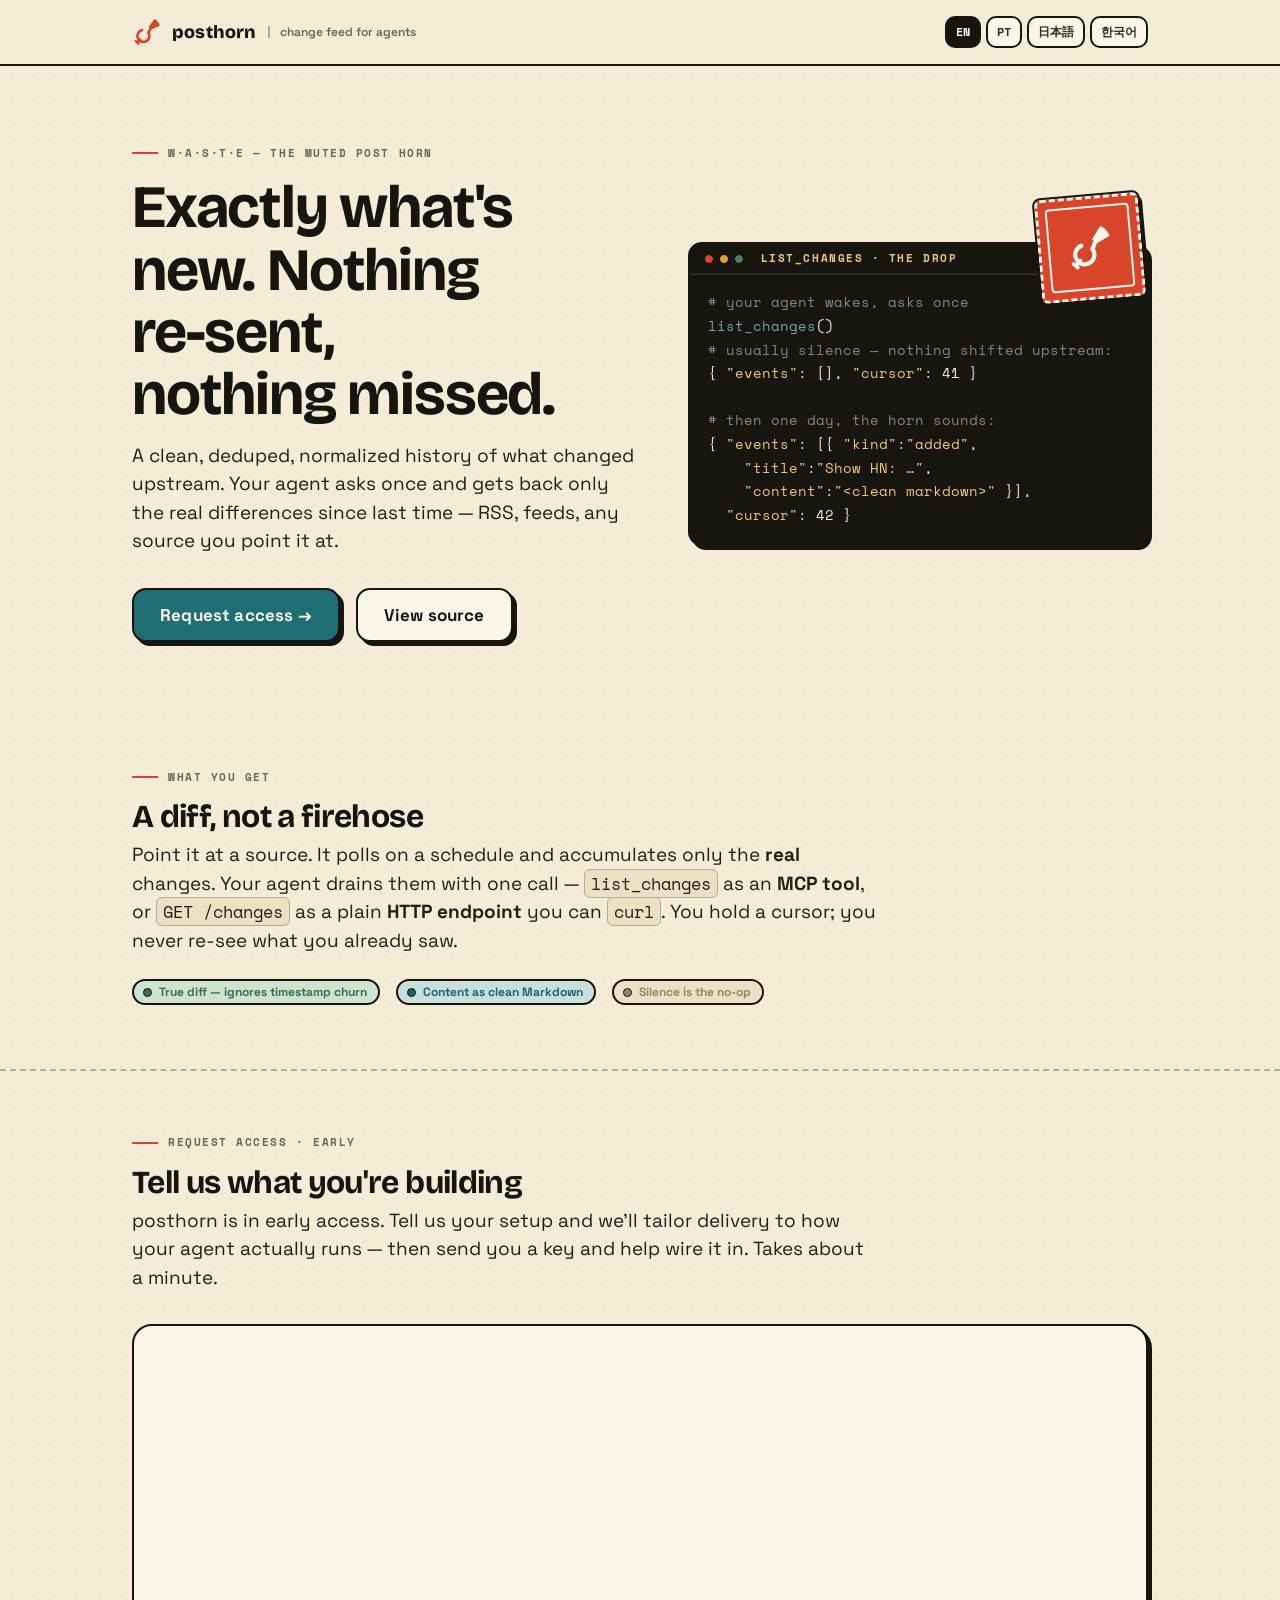
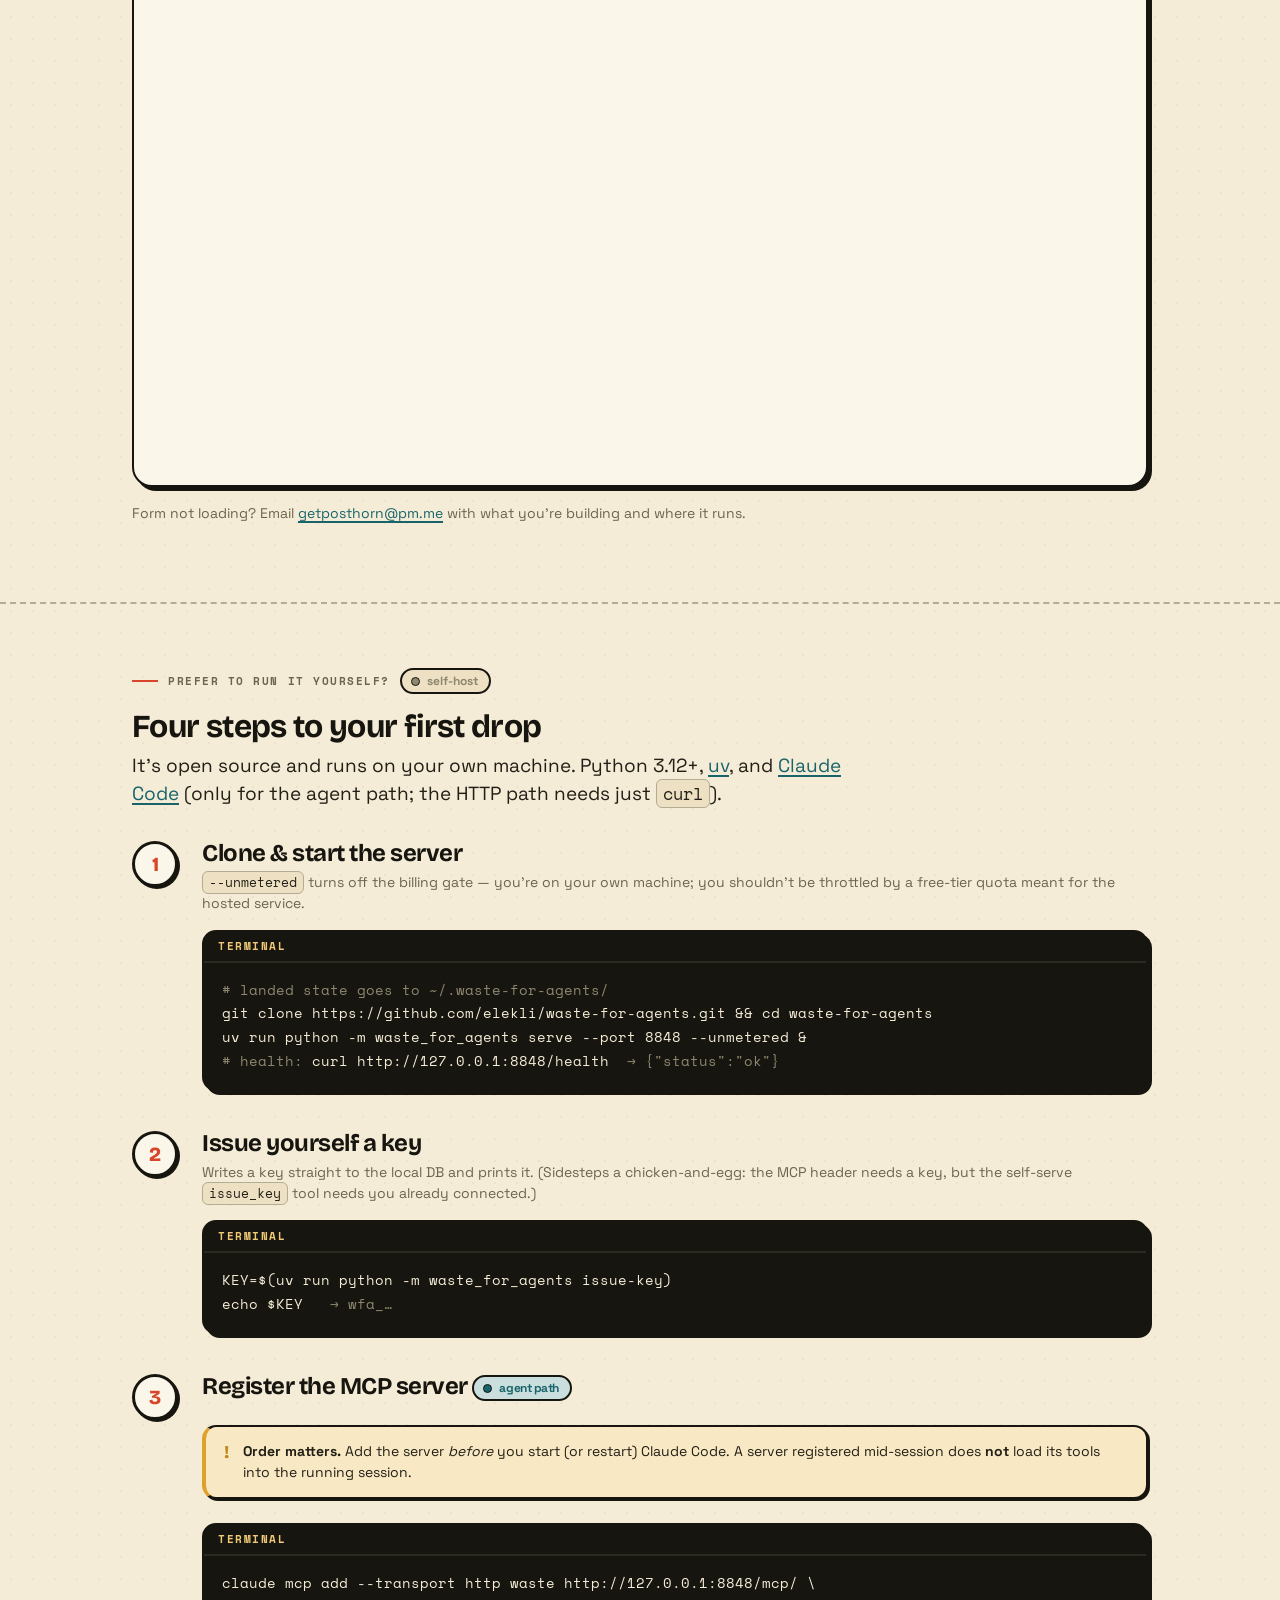
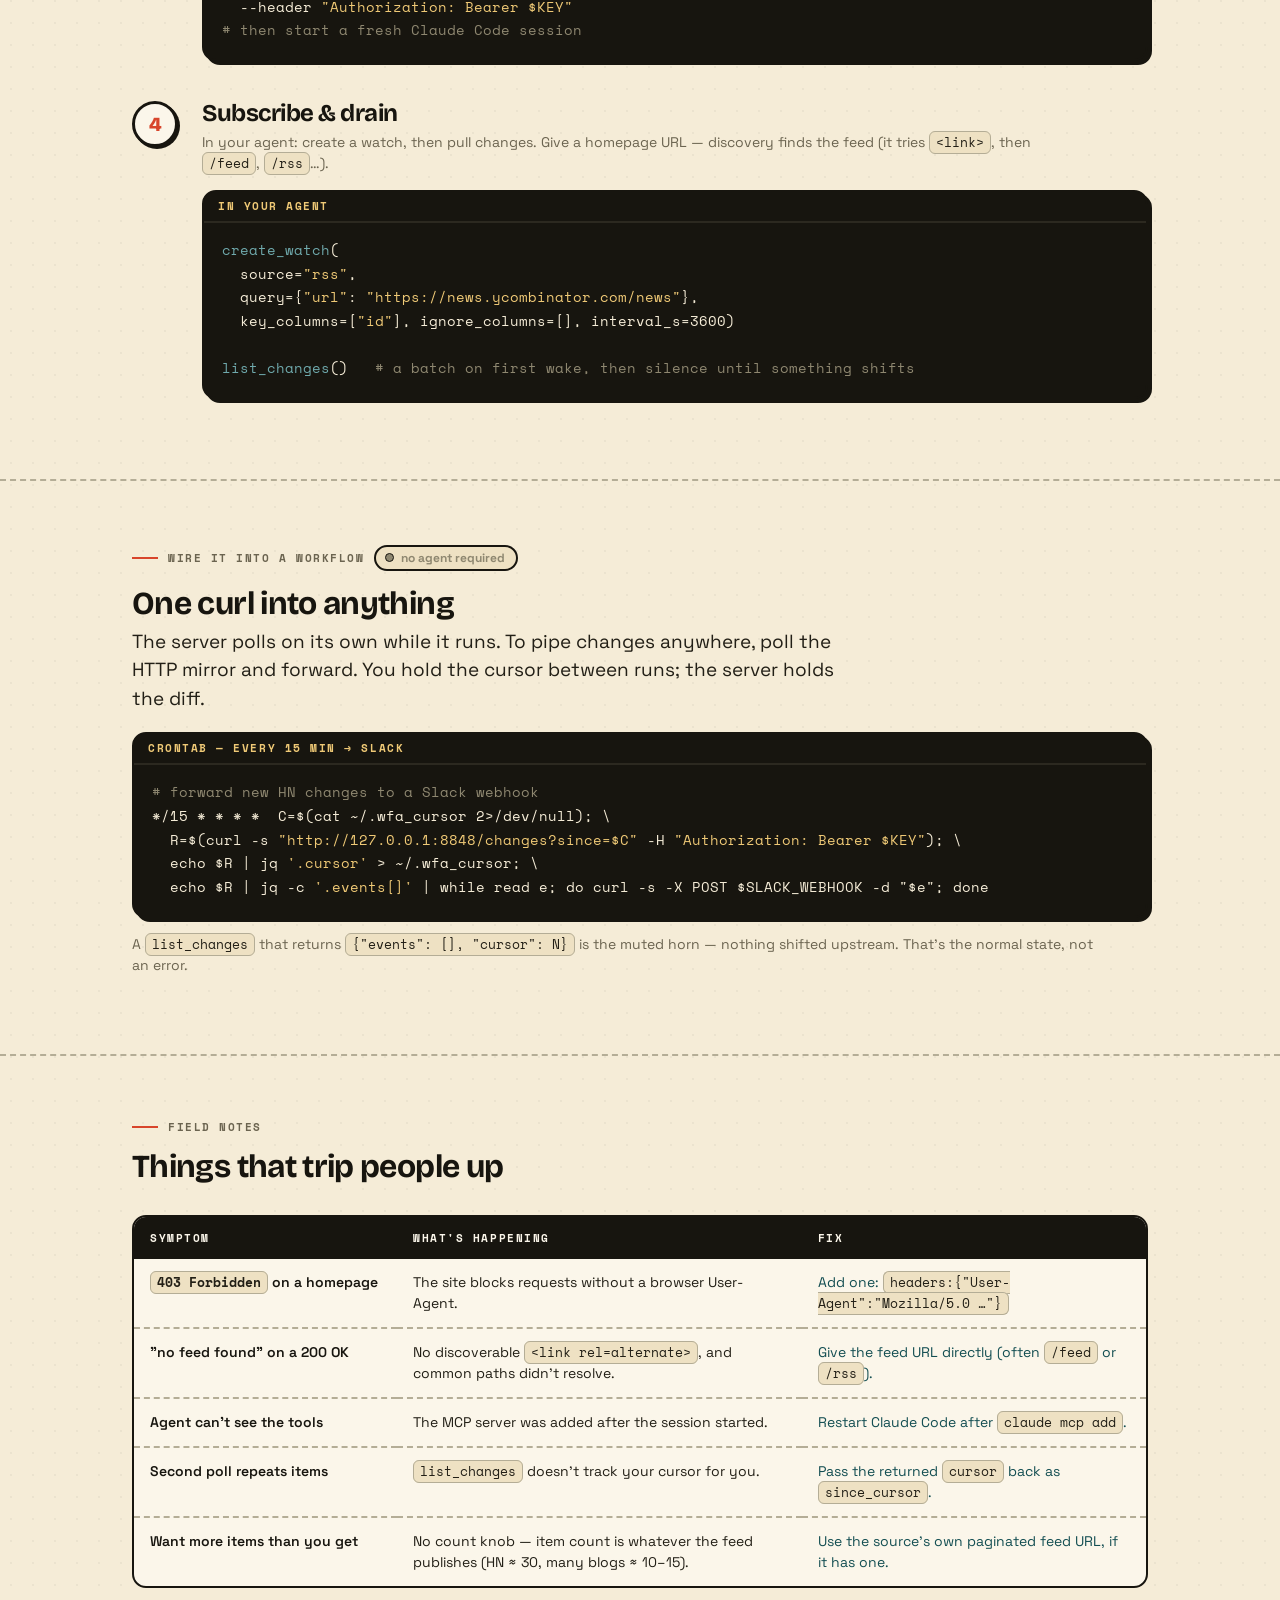
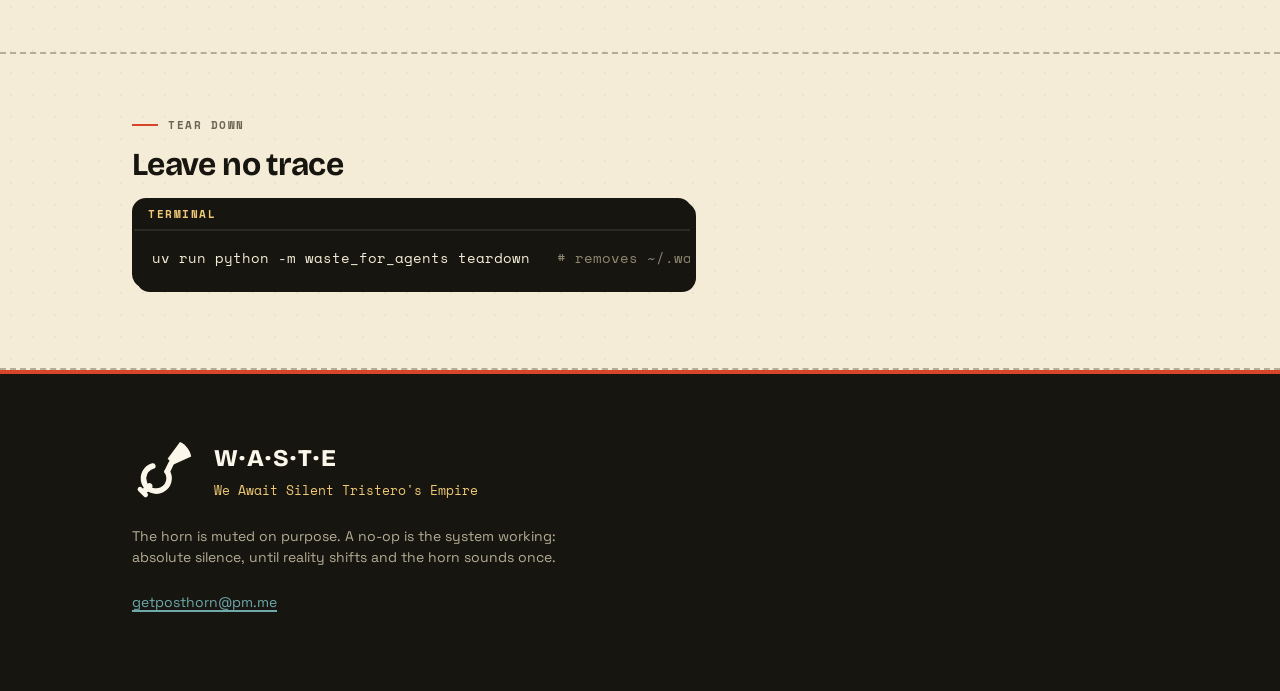
==== docs/index.html @ 570c729f "feat(site): 落地頁改為 demand-test 資格篩選漏斗(Phase 0) 執行 posthorn-demand-test.md v2 的 Phase 0:把 self-host 上手" ====
<!DOCTYPE html>
<html lang="en">
<head>
<meta charset="utf-8">
<meta name="viewport" content="width=device-width, initial-scale=1">
<title>posthorn — exactly what changed, for AI agents</title>
<meta name="description" content="A clean, deduped, normalized history of what changed upstream. Your agent asks once and gets back only the real changes since last time — nothing re-sent, nothing missed.">
<link rel="icon" type="image/svg+xml" href="assets/favicon.svg">
<link rel="stylesheet" href="assets/tristero.css">
</head>
<body>

<nav class="site-nav"><div class="wrap row">
  <a class="brand" href="index.html">
    <svg class="horn" viewBox="0 0 80 80" fill="none" aria-hidden="true"><path d="M44 42 A 16 16 0 1 1 26 35" stroke="currentColor" stroke-width="7" stroke-linecap="round"/><path d="M44 42 C47 36, 48 33, 50 30" stroke="currentColor" stroke-width="7" stroke-linecap="round"/><path d="M52 33 L44.5 26 L60 5 C67 8, 72.5 15, 74 23 Z" fill="currentColor"/><path d="M22 60 L15 67" stroke="currentColor" stroke-width="7" stroke-linecap="round"/><path d="M10 64 L17 71" stroke="currentColor" stroke-width="6" stroke-linecap="round"/></svg>
    <span class="wordmark">posthorn</span><span class="brand-tag">change feed for agents</span>
  </a>
  <div class="nav-spacer"></div>
  <nav class="langbar" aria-label="Language">
    <a class="on" href="index.html">EN</a><a href="pt.html">PT</a><a href="ja.html">日本語</a><a href="ko.html">한국어</a>
  </nav>
</div></nav>

<a id="top"></a>

<header class="hero"><div class="wrap hero-grid">
  <div>
    <div class="eyebrow"><span class="label">W·A·S·T·E — the muted post horn</span></div>
    <h1>Exactly what's new. Nothing re-sent, nothing&nbsp;missed.</h1>
    <p class="sub">A clean, deduped, normalized history of what changed upstream. Your agent asks once and gets back only the real differences since last&nbsp;time — RSS, feeds, any source you point it&nbsp;at.</p>
    <div class="cta">
      <a class="btn btn-primary" href="#request" data-goatcounter-click="cta-hero-request">Request access →</a>
      <a class="btn btn-secondary" href="https://github.com/elekli/waste-for-agents" data-goatcounter-click="cta-hero-source">View source</a>
    </div>
  </div>
  <div class="hero-art">
    <span class="stamp" aria-hidden="true"><span class="inner">
      <svg class="horn" viewBox="0 0 80 80" fill="none"><path d="M44 42 A 16 16 0 1 1 26 35" stroke="currentColor" stroke-width="7" stroke-linecap="round"/><path d="M44 42 C47 36, 48 33, 50 30" stroke="currentColor" stroke-width="7" stroke-linecap="round"/><path d="M52 33 L44.5 26 L60 5 C67 8, 72.5 15, 74 23 Z" fill="currentColor"/><path d="M22 60 L15 67" stroke="currentColor" stroke-width="7" stroke-linecap="round"/><path d="M10 64 L17 71" stroke="currentColor" stroke-width="6" stroke-linecap="round"/></svg>
    </span></span>
    <div class="term" style="width:100%">
      <div class="bar"><span class="dotrow"><span class="d" style="background:var(--signal-500)"></span><span class="d" style="background:var(--brass-500)"></span><span class="d" style="background:var(--green-500)"></span></span>&nbsp;list_changes · the drop</div>
<pre><span class="c-com"># your agent wakes, asks once</span>
<span class="c-fn">list_changes</span>()
<span class="c-com"># usually silence — nothing shifted upstream:</span>
{ <span class="c-str">"events"</span>: [], <span class="c-str">"cursor"</span>: 41 }

<span class="c-com"># then one day, the horn sounds:</span>
{ <span class="c-str">"events"</span>: [{ <span class="c-str">"kind"</span>:<span class="c-str">"added"</span>,
    <span class="c-str">"title"</span>:<span class="c-str">"Show HN: …"</span>,
    <span class="c-str">"content"</span>:<span class="c-str">"&lt;clean markdown&gt;"</span> }],
  <span class="c-str">"cursor"</span>: 42 }</pre>
    </div>
  </div>
</div></header>

<section><div class="wrap">
  <div class="eyebrow"><span class="label">What you get</span></div>
  <h2 class="sec">A diff, not a firehose</h2>
  <p class="sec-lead">Point it at a source. It polls on a schedule and accumulates only the <strong>real</strong> changes. Your agent drains them with one call — <code class="inl">list_changes</code> as an <strong>MCP tool</strong>, or <code class="inl">GET /changes</code> as a plain <strong>HTTP endpoint</strong> you can <code class="inl">curl</code>. You hold a cursor; you never re-see what you already saw.</p>
  <div style="display:flex;gap:var(--space-4);flex-wrap:wrap;margin-top:var(--space-5)">
    <span class="badge ok"><span class="dot"></span>True diff — ignores timestamp churn</span>
    <span class="badge info"><span class="dot"></span>Content as clean Markdown</span>
    <span class="badge silent"><span class="dot"></span>Silence is the no-op</span>
  </div>
</div></section>

<!-- ===================================================================
     REQUEST ACCESS — qualification form (demand test, Phase 0)
     -------------------------------------------------------------------
     This section embeds a TALLY form. Build the form in Tally, then
     replace TALLY_FORM_ID below in the iframe data-tally-src.

     Analytics: GoatCounter only (NOT Google Analytics). Set your site
     code in the GoatCounter <script> near </body>.

     Build these 7 questions IN TALLY, in THIS ORDER (order matters —
     qualify first, then architecture, then transport preference last).
     Use Tally's conditional logic where noted.

       1. [Multiple choice · REQUIRED · hard filter]
          "Are you building an agent / automation that tracks changes
           in external sources?"
             o Running in production
             o Prototyping
             o Just curious            <- tag as low-weight sample
       2. [Multiple choice + "Other" text]
          "What framework / stack?"
             LangGraph · Homegrown · n8n · Claude · OpenAI Assistants · Other ___
       3. [Multiple choice · determines push feasibility]
          "Where does your agent run?"
             Serverless (Lambda / Workers) · Local machine ·
             Long-running VM or container · Managed platform
       4. [Multiple choice · KEY pull-vs-push capability question]
          "Does it have a public HTTP endpoint that can receive a webhook?"
             Yes · No · Not sure
       5. [Long text · baseline / pain intensity]
          "How do you track changes in these sources today?"
       6. [Multiple choice · preference — cross-tabulate with #3 and #4]
          "How would you want to receive changes?"
             My agent pulls when it wakes ·
             Push to my agent's webhook ·
             Push to me (Telegram / Slack / email) ·
             Not sure
       7. [Email field + multiple choice · soft willingness-to-pay signal]
          "Email" + "What would you pay?"
             $0 · <$10 · $10-30 · >$30 per month

     READING (see ~/.claude/plans/posthorn-demand-test.md):
       - #1 filters out non-production/prototype; only count qualified.
       - #4 x #6: wants push-to-webhook but #4 = No  ->  they really
         want push-to-channel, not push-to-agent.
       - #3 / #4 distribution IS the pull-first read (architecture,
         not a vote).  #5 is the pain floor.
     =================================================================== -->
<section id="request"><div class="wrap">
  <div class="eyebrow"><span class="label">Request access · early</span></div>
  <h2 class="sec">Tell us what you're building</h2>
  <p class="sec-lead">posthorn is in early access. Tell us your setup and we'll tailor delivery to how your agent actually runs — then send you a key and help wire it in. Takes about a minute.</p>

  <div class="card" style="margin-top:var(--space-6);padding:var(--space-4)">
    <iframe
      data-tally-src="https://tally.so/embed/TALLY_FORM_ID?alignLeft=1&hideTitle=1&transparentBackground=1&dynamicHeight=1"
      loading="lazy" width="100%" height="720" frameborder="0" marginheight="0" marginwidth="0"
      title="posthorn — request access"></iframe>
  </div>
  <p style="color:var(--text-muted);font-size:var(--text-sm);margin-top:var(--space-4)">Form not loading? Email <a href="mailto:getposthorn@pm.me">getposthorn@pm.me</a> with what you're building and where it runs.</p>
</div></section>

<section id="setup"><div class="wrap">
  <div class="eyebrow"><span class="label">Prefer to run it yourself?</span><span class="badge silent"><span class="dot"></span>self-host</span></div>
  <h2 class="sec">Four steps to your first drop</h2>
  <p class="sec-lead">It's open source and runs on your own machine. Python 3.12+, <a href="https://docs.astral.sh/uv/">uv</a>, and <a href="https://docs.claude.com/en/docs/claude-code">Claude Code</a> (only for the agent path; the HTTP path needs just <code class="inl">curl</code>).</p>

  <div class="steps">
    <div class="step"><div class="num">1</div><div class="body">
      <h3>Clone &amp; start the server</h3>
      <p class="note"><code class="inl">--unmetered</code> turns off the billing gate — you're on your own machine; you shouldn't be throttled by a free-tier quota meant for the hosted service.</p>
      <div class="term"><div class="bar">terminal</div>
<pre><span class="c-com"># landed state goes to ~/.waste-for-agents/</span>
git clone https://github.com/elekli/waste-for-agents.git &amp;&amp; cd waste-for-agents
uv run python -m waste_for_agents serve --port 8848 --unmetered &amp;
<span class="c-com"># health:</span> curl http://127.0.0.1:8848/health  <span class="c-com">→ {"status":"ok"}</span></pre></div>
    </div></div>

    <div class="step"><div class="num">2</div><div class="body">
      <h3>Issue yourself a key</h3>
      <p class="note">Writes a key straight to the local DB and prints it. (Sidesteps a chicken-and-egg: the MCP header needs a key, but the self-serve <code class="inl">issue_key</code> tool needs you already connected.)</p>
      <div class="term"><div class="bar">terminal</div>
<pre>KEY=$(uv run python -m waste_for_agents issue-key)
echo $KEY   <span class="c-com">→ wfa_…</span></pre></div>
    </div></div>

    <div class="step"><div class="num">3</div><div class="body">
      <h3>Register the MCP server <span class="badge info" style="vertical-align:middle"><span class="dot"></span>agent path</span></h3>
      <div class="callout"><span class="ic">!</span><p><strong>Order matters.</strong> Add the server <em>before</em> you start (or restart) Claude Code. A server registered mid-session does <strong>not</strong> load its tools into the running session.</p></div>
      <div class="term"><div class="bar">terminal</div>
<pre>claude mcp add --transport http waste http://127.0.0.1:8848/mcp/ \
  --header <span class="c-str">"Authorization: Bearer $KEY"</span>
<span class="c-com"># then start a fresh Claude Code session</span></pre></div>
    </div></div>

    <div class="step"><div class="num">4</div><div class="body">
      <h3>Subscribe &amp; drain</h3>
      <p class="note">In your agent: create a watch, then pull changes. Give a homepage URL — discovery finds the feed (it tries <code class="inl">&lt;link&gt;</code>, then <code class="inl">/feed</code>, <code class="inl">/rss</code>…).</p>
      <div class="term"><div class="bar">in your agent</div>
<pre><span class="c-fn">create_watch</span>(
  source=<span class="c-str">"rss"</span>,
  query={<span class="c-str">"url"</span>: <span class="c-str">"https://news.ycombinator.com/news"</span>},
  key_columns=[<span class="c-str">"id"</span>], ignore_columns=[], interval_s=3600)

<span class="c-fn">list_changes</span>()   <span class="c-com"># a batch on first wake, then silence until something shifts</span></pre></div>
    </div></div>
  </div>
</div></section>

<section><div class="wrap">
  <div class="eyebrow"><span class="label">Wire it into a workflow</span><span class="badge silent"><span class="dot"></span>no agent required</span></div>
  <h2 class="sec">One curl into anything</h2>
  <p class="sec-lead">The server polls on its own while it runs. To pipe changes anywhere, poll the HTTP mirror and forward. You hold the cursor between runs; the server holds the diff.</p>
  <div class="term"><div class="bar">crontab — every 15 min → Slack</div>
<pre><span class="c-com"># forward new HN changes to a Slack webhook</span>
*/15 * * * *  C=$(cat ~/.wfa_cursor 2&gt;/dev/null); \
  R=$(curl -s <span class="c-str">"http://127.0.0.1:8848/changes?since=$C"</span> -H <span class="c-str">"Authorization: Bearer $KEY"</span>); \
  echo $R | jq <span class="c-str">'.cursor'</span> &gt; ~/.wfa_cursor; \
  echo $R | jq -c <span class="c-str">'.events[]'</span> | while read e; do curl -s -X POST $SLACK_WEBHOOK -d "$e"; done</pre></div>
  <p style="color:var(--text-muted);font-size:var(--text-sm)">A <code class="inl">list_changes</code> that returns <code class="inl">{"events": [], "cursor": N}</code> is the muted horn — nothing shifted upstream. That's the normal state, not an error.</p>
</div></section>

<section><div class="wrap">
  <div class="eyebrow"><span class="label">Field notes</span></div>
  <h2 class="sec">Things that trip people up</h2>
  <div class="ledger-scroll"><table class="ledger">
    <thead><tr><th style="width:26%">Symptom</th><th style="width:40%">What's happening</th><th>Fix</th></tr></thead>
    <tbody>
      <tr><td><code class="inl">403 Forbidden</code> on a homepage</td><td>The site blocks requests without a browser User-Agent.</td><td class="fix">Add one: <code class="inl">headers:{"User-Agent":"Mozilla/5.0 …"}</code></td></tr>
      <tr><td>"no feed found" on a 200 OK</td><td>No discoverable <code class="inl">&lt;link rel=alternate&gt;</code>, and common paths didn't resolve.</td><td class="fix">Give the feed URL directly (often <code class="inl">/feed</code> or <code class="inl">/rss</code>).</td></tr>
      <tr><td>Agent can't see the tools</td><td>The MCP server was added after the session started.</td><td class="fix">Restart Claude Code after <code class="inl">claude mcp add</code>.</td></tr>
      <tr><td>Second poll repeats items</td><td><code class="inl">list_changes</code> doesn't track your cursor for you.</td><td class="fix">Pass the returned <code class="inl">cursor</code> back as <code class="inl">since_cursor</code>.</td></tr>
      <tr><td>Want more items than you get</td><td>No count knob — item count is whatever the feed publishes (HN ≈ 30, many blogs ≈ 10–15).</td><td class="fix">Use the source's own paginated feed URL, if it has one.</td></tr>
    </tbody>
  </table></div>
</div></section>

<section><div class="wrap">
  <div class="eyebrow"><span class="label">Tear down</span></div>
  <h2 class="sec">Leave no trace</h2>
  <div class="term" style="max-width:560px"><div class="bar">terminal</div>
<pre>uv run python -m waste_for_agents teardown   <span class="c-com"># removes ~/.waste-for-agents/</span></pre></div>
</div></section>

<footer><div class="wrap">
  <div class="lock">
    <svg class="horn" viewBox="0 0 80 80" fill="none" aria-hidden="true"><path d="M44 42 A 16 16 0 1 1 26 35" stroke="currentColor" stroke-width="7" stroke-linecap="round"/><path d="M44 42 C47 36, 48 33, 50 30" stroke="currentColor" stroke-width="7" stroke-linecap="round"/><path d="M52 33 L44.5 26 L60 5 C67 8, 72.5 15, 74 23 Z" fill="currentColor"/><path d="M22 60 L15 67" stroke="currentColor" stroke-width="7" stroke-linecap="round"/><path d="M10 64 L17 71" stroke="currentColor" stroke-width="6" stroke-linecap="round"/></svg>
    <div>
      <p class="acr">W·A·S·T·E</p>
      <p class="exp">We Await Silent Tristero's Empire</p>
    </div>
  </div>
  <p class="silent">The horn is muted on purpose. A no-op is the system working: absolute silence, until reality shifts and the horn sounds once.</p>
  <p style="margin-top:var(--space-5);font-size:var(--text-sm)"><a href="mailto:getposthorn@pm.me">getposthorn@pm.me</a></p>
</div></footer>

<!-- Tally embed loader (renders the #request form). Standard snippet. -->
<script>
var d=document,w="https://tally.so/widgets/embed.js",v=function(){"undefined"!=typeof Tally?Tally.loadEmbeds():d.querySelectorAll("iframe[data-tally-src]:not([src])").forEach((function(e){e.src=e.dataset.tallySrc}))};if("undefined"!=typeof Tally)v();else if(null==d.querySelector('script[src="'+w+'"]')){var s=d.createElement("script");s.src=w,s.onload=v,s.onerror=v,d.body.appendChild(s);}
</script>

<!-- Analytics: GoatCounter only (NOT Google Analytics — audience runs uBlock/no-JS;
     GA would undercount views and inflate conversion, and its consent banner adds friction).
     Replace GOATCOUNTER_CODE with your site code (e.g. https://posthorn.goatcounter.com/count).
     Pageviews auto-count; data-goatcounter-click attributes above track CTA click-through. -->
<script data-goatcounter="https://GOATCOUNTER_CODE.goatcounter.com/count"
        async src="//gc.zgo.at/count.js"></script>

</body>
</html>
---- docs/assets/tristero.css ----
@import url('https://fonts.googleapis.com/css2?family=Bricolage+Grotesque:opsz,wght@12..96,400..800&family=Space+Grotesk:wght@400;500;600;700&family=Space+Mono:ital,wght@0,400;0,700;1,400&display=swap');

/* ===========================================================================
   waste-for-agents onboarding — styling vendored from the Tristero design
   system (claude.ai/design project "Tristero Design System"). Tokens copied
   faithfully: warm pulped-paper grounds, heavy ink outlines, hard stamped
   offset shadows; Bricolage Grotesque / Space Grotesk / Space Mono.
   =========================================================================== */
:root{
  --paper-50:#FBF6EA; --paper-100:#F5ECD7; --paper-200:#EEE1C3; --paper-300:#E4D2A9;
  --ink-900:#17150F; --ink-800:#221F16; --ink-700:#322E20; --ink-600:#4A4533;
  --ink-500:#6B6450; --ink-400:#8E8770; --ink-300:#B4AD96;
  --signal-700:#9E2E1B; --signal-600:#C13A23; --signal-500:#D8452B; --signal-200:#F2B6A8; --signal-100:#F9DDD5;
  --brass-700:#9A6A12; --brass-600:#C0871C; --brass-500:#E0A02C; --brass-300:#EFC976; --brass-100:#F8E9C4;
  --teal-700:#134E52; --teal-600:#18646A; --teal-500:#1E6E73; --teal-300:#6FA9AC; --teal-100:#CADEDE;
  --green-600:#3A6E47; --green-500:#45855A; --green-100:#CFE3D2;
  --surface-page:var(--paper-100); --surface-card:var(--paper-50); --surface-sunken:var(--paper-200); --surface-ink:var(--ink-900);
  --text-strong:var(--ink-900); --text-body:var(--ink-800); --text-muted:var(--ink-500); --text-faint:var(--ink-400);
  --text-inverse:var(--paper-50); --text-link:var(--teal-600);
  --action-bg:var(--teal-500); --action-bg-hover:var(--teal-600); --action-bg-active:var(--teal-700); --action-fg:var(--paper-50);
  --focus-ring:var(--signal-500);
  --font-display:'Bricolage Grotesque','Space Grotesk',system-ui,sans-serif;
  --font-body:'Space Grotesk',system-ui,-apple-system,sans-serif;
  --font-mono:'Space Mono',ui-monospace,'SFMono-Regular',monospace;
  --text-2xs:.6875rem; --text-xs:.75rem; --text-sm:.875rem; --text-md:1rem; --text-lg:1.1875rem;
  --text-xl:1.5rem; --text-2xl:2rem; --text-3xl:2.75rem; --text-4xl:3.75rem; --text-5xl:5rem;
  --tracking-label:.14em; --tracking-tight:-.02em;
  --border-line:2px; --border-bold:3px; --border-heavy:4px;
  --radius-xs:6px; --radius-sm:10px; --radius-md:14px; --radius-lg:20px; --radius-xl:28px; --radius-pill:999px;
  --shadow-stamp-sm:2px 2px 0 0 var(--ink-900); --shadow-stamp:4px 4px 0 0 var(--ink-900); --shadow-stamp-lg:6px 6px 0 0 var(--ink-900);
  --shadow-stamp-signal:4px 4px 0 0 var(--signal-700); --shadow-stamp-brass:4px 4px 0 0 var(--brass-700); --shadow-stamp-teal:4px 4px 0 0 var(--teal-700);
  --space-2:.5rem; --space-3:.75rem; --space-4:1rem; --space-5:1.5rem; --space-6:2rem; --space-7:2.5rem; --space-8:3rem; --space-10:4rem; --space-12:5rem;
  --container-lg:1080px;
  --ease-stamp:cubic-bezier(.34,1.56,.64,1); --ease-out:cubic-bezier(.22,1,.36,1);
  --transition-control:transform 120ms var(--ease-stamp),box-shadow 120ms var(--ease-out),background-color 200ms var(--ease-out),border-color 200ms var(--ease-out),color 200ms var(--ease-out);
}

*,*::before,*::after{box-sizing:border-box}
html{-webkit-text-size-adjust:100%;scroll-behavior:smooth}
body{
  margin:0;background-color:var(--surface-page);
  background-image:radial-gradient(rgba(23,21,15,.045) 1px,transparent 1px);background-size:22px 22px;
  color:var(--text-body);font:400 var(--text-md)/1.5 var(--font-body);
  -webkit-font-smoothing:antialiased;text-rendering:optimizeLegibility;
}
h1,h2,h3,h4{font-family:var(--font-display);color:var(--text-strong);font-weight:700;line-height:1.04;letter-spacing:var(--tracking-tight);margin:0 0 .4em;text-wrap:balance}
p{margin:0 0 1em;text-wrap:pretty}
a{color:var(--text-link);text-decoration-thickness:2px;text-underline-offset:3px}
a:hover{color:var(--teal-700)}
code,kbd,samp{font-family:var(--font-mono);font-size:.92em}
:focus-visible{outline:var(--border-bold) solid var(--focus-ring);outline-offset:2px}
::selection{background:var(--brass-300);color:var(--ink-900)}

.wrap{max-width:var(--container-lg);margin:0 auto;padding:0 var(--space-6)}
.label{font:700 var(--text-2xs)/1.3 var(--font-mono);text-transform:uppercase;letter-spacing:var(--tracking-label);color:var(--text-muted)}

.site-nav{position:sticky;top:0;z-index:50;background:rgba(245,236,215,.86);backdrop-filter:blur(8px);border-bottom:var(--border-line) solid var(--ink-900)}
.site-nav .row{display:flex;align-items:center;gap:var(--space-4);height:64px}
.brand{display:flex;align-items:center;gap:10px;font-family:var(--font-display);font-weight:800;font-size:18px;color:var(--ink-900);text-decoration:none;letter-spacing:.01em}
.brand:hover{color:var(--ink-900)}
.brand .horn{width:30px;height:30px;color:var(--signal-500)}
.brand .wordmark{font-family:var(--font-display);font-weight:800}
.brand .brand-tag{font:600 12px/1 var(--font-body);color:var(--text-muted);letter-spacing:0;border-left:var(--border-line) solid var(--ink-300);padding-left:10px;margin-left:2px}
@media (max-width:640px){.brand .brand-tag{display:none}}
.nav-spacer{flex:1}
.langbar{display:flex;gap:5px}
.langbar a{font:700 12px var(--font-mono);padding:5px 9px;border:var(--border-line) solid var(--ink-900);border-radius:var(--radius-sm);color:var(--ink-700);background:var(--paper-50);text-decoration:none}
.langbar a.on{background:var(--ink-900);color:var(--paper-50)}

.btn{display:inline-flex;align-items:center;justify-content:center;gap:8px;height:54px;padding:0 26px;font:700 17px var(--font-body);letter-spacing:.01em;border:var(--border-line) solid var(--ink-900);border-radius:var(--radius-md);box-shadow:var(--shadow-stamp);cursor:pointer;text-decoration:none;white-space:nowrap;transition:var(--transition-control)}
.btn:hover{transform:translate(-1px,-1px);box-shadow:var(--shadow-stamp-lg)}
.btn:active{transform:translate(2px,2px);box-shadow:var(--shadow-stamp-sm)}
.btn-primary{background:var(--action-bg);color:var(--action-fg)}
.btn-primary:hover{color:var(--action-fg)}
.btn-secondary{background:var(--paper-50);color:var(--ink-900)}
.btn-secondary:hover{color:var(--ink-900)}

.stamp{display:inline-flex;align-items:center;justify-content:center;width:104px;height:104px;transform:rotate(-5deg);background:var(--signal-500);color:var(--paper-50);border:3px dashed var(--paper-50);outline:2px solid var(--ink-900);border-radius:var(--radius-xs);box-shadow:var(--shadow-stamp);padding:7px}
.stamp .inner{display:flex;align-items:center;justify-content:center;width:100%;height:100%;border:2px solid currentColor;border-radius:4px}
.stamp .horn{width:60%;height:60%}

.badge{display:inline-flex;align-items:center;gap:7px;padding:3px 11px 3px 9px;border:var(--border-line) solid var(--ink-900);border-radius:var(--radius-pill);font:700 12px var(--font-body);white-space:nowrap}
.badge .dot{width:9px;height:9px;border-radius:50%;border:1.5px solid var(--ink-900);flex:none}
.badge.info{background:var(--teal-100);color:var(--teal-600)} .badge.info .dot{background:var(--teal-600)}
.badge.warn{background:var(--brass-100);color:var(--brass-600)} .badge.warn .dot{background:var(--brass-600)}
.badge.ok{background:var(--green-100);color:var(--green-600)} .badge.ok .dot{background:var(--green-600)}
.badge.silent{background:var(--paper-200);color:var(--ink-400)} .badge.silent .dot{background:var(--ink-400)}

section{padding:var(--space-10) 0;border-bottom:var(--border-line) dashed var(--ink-300)}
.eyebrow{display:flex;align-items:center;gap:10px;margin-bottom:var(--space-4);flex-wrap:wrap}
.eyebrow::before{content:"";width:26px;height:var(--border-line);background:var(--signal-500)}
h2.sec{font-size:var(--text-2xl);margin-bottom:var(--space-2)}
.sec-lead{font-size:var(--text-lg);color:var(--text-body);max-width:62ch}

.card{background:var(--surface-card);color:var(--text-body);border:var(--border-line) solid var(--ink-900);border-radius:var(--radius-lg);box-shadow:var(--shadow-stamp);padding:var(--space-5)}
.card.teal{background:var(--teal-100);box-shadow:var(--shadow-stamp-teal)}
.card.brass{background:var(--brass-100);box-shadow:var(--shadow-stamp-brass)}

.term{background:var(--surface-ink);color:var(--paper-100);border:var(--border-line) solid var(--ink-900);border-radius:var(--radius-md);box-shadow:var(--shadow-stamp);overflow:hidden;margin:var(--space-4) 0}
.term .bar{display:flex;align-items:center;gap:8px;padding:9px 14px;border-bottom:var(--border-line) solid #2c2920;color:var(--brass-300);font:700 var(--text-2xs)/1 var(--font-mono);text-transform:uppercase;letter-spacing:var(--tracking-label)}
.term .bar .dotrow{display:flex;gap:5px}
.term .bar .d{width:10px;height:10px;border-radius:50%;border:1.5px solid #000}
.term pre{margin:0;padding:16px 18px;overflow-x:auto;font:400 13.5px/1.75 var(--font-mono);color:var(--paper-100)}
.term .c-com{color:var(--ink-400)} .term .c-str{color:var(--brass-300)} .term .c-fn{color:var(--teal-300)} .term .c-key{color:var(--signal-200)}
code.inl{background:var(--surface-sunken);border:1px solid var(--ink-300);border-radius:var(--radius-xs);padding:1px 6px;font-size:.9em;color:var(--ink-800)}

.hero{padding:var(--space-12) 0 var(--space-10)}
.hero-grid{display:grid;grid-template-columns:1.05fr .95fr;gap:var(--space-8);align-items:center}
.hero-grid>*{min-width:0}/* grid items default to min-width:auto; the code-block's min-content would force the track (and page) wider than a phone. min-width:0 lets .term pre's overflow-x:auto contain it. */
.hero h1{font-size:var(--text-4xl);margin-bottom:var(--space-4)}
.hero .sub{font-size:var(--text-lg);color:var(--text-body);max-width:46ch;margin-bottom:var(--space-6)}
.hero .cta{display:flex;gap:var(--space-4);flex-wrap:wrap;align-items:center}
.hero-art{position:relative;display:flex;justify-content:center}
.hero-art .stamp{position:absolute;top:-30px;right:6px;z-index:2}

.steps{display:flex;flex-direction:column;gap:var(--space-5);margin-top:var(--space-6)}
.step{display:flex;gap:var(--space-5);align-items:flex-start}
.step .num{flex:none;width:46px;height:46px;border-radius:var(--radius-pill);background:var(--paper-50);border:var(--border-bold) solid var(--ink-900);box-shadow:var(--shadow-stamp-sm);display:grid;place-items:center;font:800 20px var(--font-display);color:var(--signal-500)}
.step .body{flex:1;min-width:0}
.step h3{font-size:var(--text-xl);margin-bottom:.25em}
.step .note{color:var(--text-muted);font-size:var(--text-sm);margin-bottom:.4em}

.ledger-scroll{overflow-x:auto;-webkit-overflow-scrolling:touch}/* keep the wide field-notes table scrolling inside its own box — no page-level horizontal scroll on mobile */
.ledger{width:100%;min-width:520px;border-collapse:separate;border-spacing:0;border:var(--border-line) solid var(--ink-900);border-radius:var(--radius-md);overflow:hidden;background:var(--paper-50);margin-top:var(--space-5)}
.ledger th,.ledger td{text-align:left;padding:13px 16px;vertical-align:top;font-size:var(--text-sm)}
.ledger thead th{background:var(--ink-900);color:var(--paper-50);font:700 var(--text-2xs) var(--font-mono);text-transform:uppercase;letter-spacing:var(--tracking-label)}
.ledger tbody tr+tr td{border-top:var(--border-line) dashed var(--ink-300)}
.ledger td:first-child{font-weight:600;color:var(--ink-900)}
.ledger .fix{color:var(--teal-700)}

.callout{display:flex;gap:14px;align-items:flex-start;border:var(--border-line) solid var(--ink-900);border-left:var(--border-heavy) solid var(--brass-500);border-radius:var(--radius-md);background:var(--brass-100);padding:14px 18px;margin:var(--space-5) 0;box-shadow:var(--shadow-stamp-sm)}
.callout.teal{border-left-color:var(--teal-500);background:var(--teal-100)}
.callout .ic{font:800 18px var(--font-display);flex:none;color:var(--brass-600)}
.callout.teal .ic{color:var(--teal-600)}
.callout p{margin:0;font-size:var(--text-sm);color:var(--ink-800)}

footer{background:var(--surface-ink);color:var(--paper-100);border-top:var(--border-heavy) solid var(--signal-500);padding:var(--space-10) 0}
footer .lock{display:flex;align-items:center;gap:18px;margin-bottom:var(--space-5)}
footer .lock .horn{width:64px;height:64px;color:var(--paper-50)}
footer .acr{font-family:var(--font-display);font-weight:800;font-size:24px;letter-spacing:.06em;color:var(--paper-50);margin:0}
footer .acr+.exp{font:400 13px var(--font-mono);color:var(--brass-300);margin:4px 0 0}
footer .silent{max-width:52ch;color:var(--ink-300);font-size:var(--text-sm);margin-top:var(--space-4)}
footer a{color:var(--teal-300)}

@media (max-width:880px){
  .hero-grid{grid-template-columns:1fr}
  .hero-art{margin-top:var(--space-6)}
  .hero h1{font-size:var(--text-3xl)}
  .langbar{display:none}
}
@media (prefers-reduced-motion:reduce){html{scroll-behavior:auto}.btn{transition:background-color .2s,color .2s}}
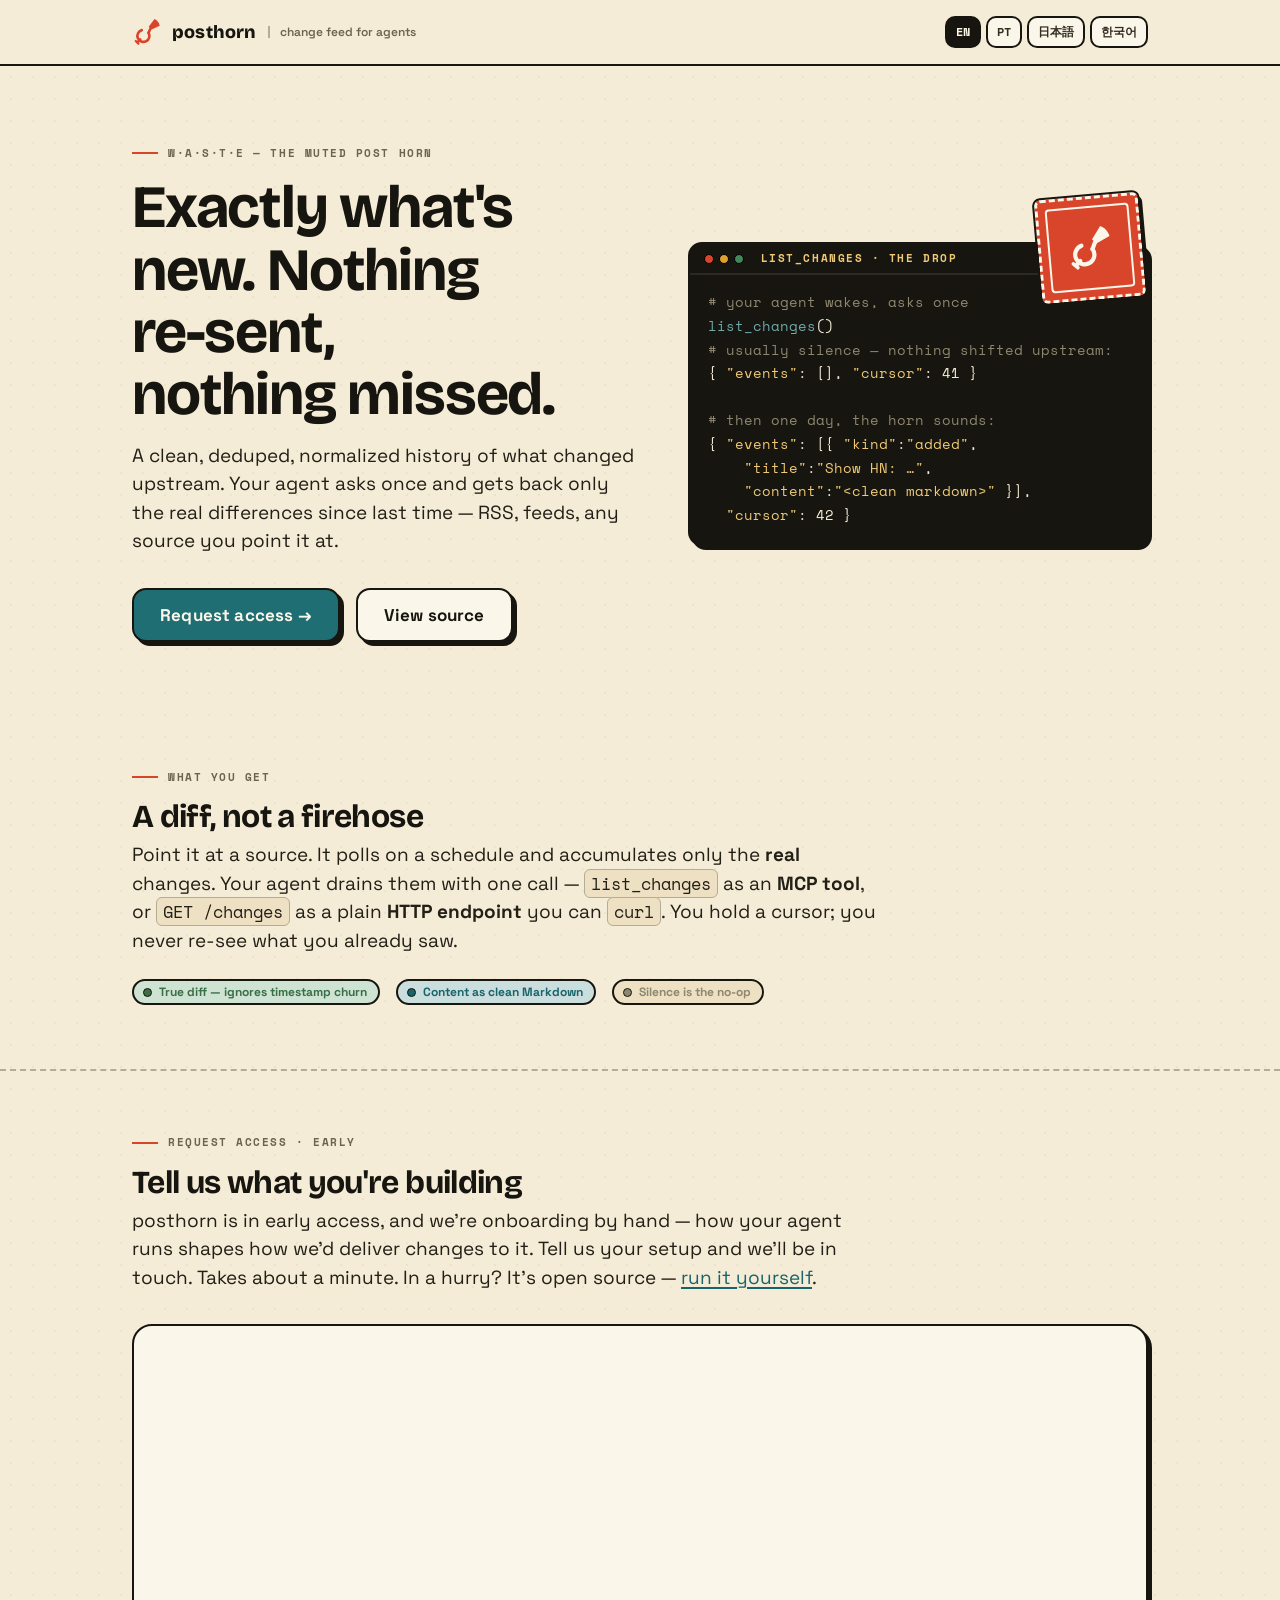
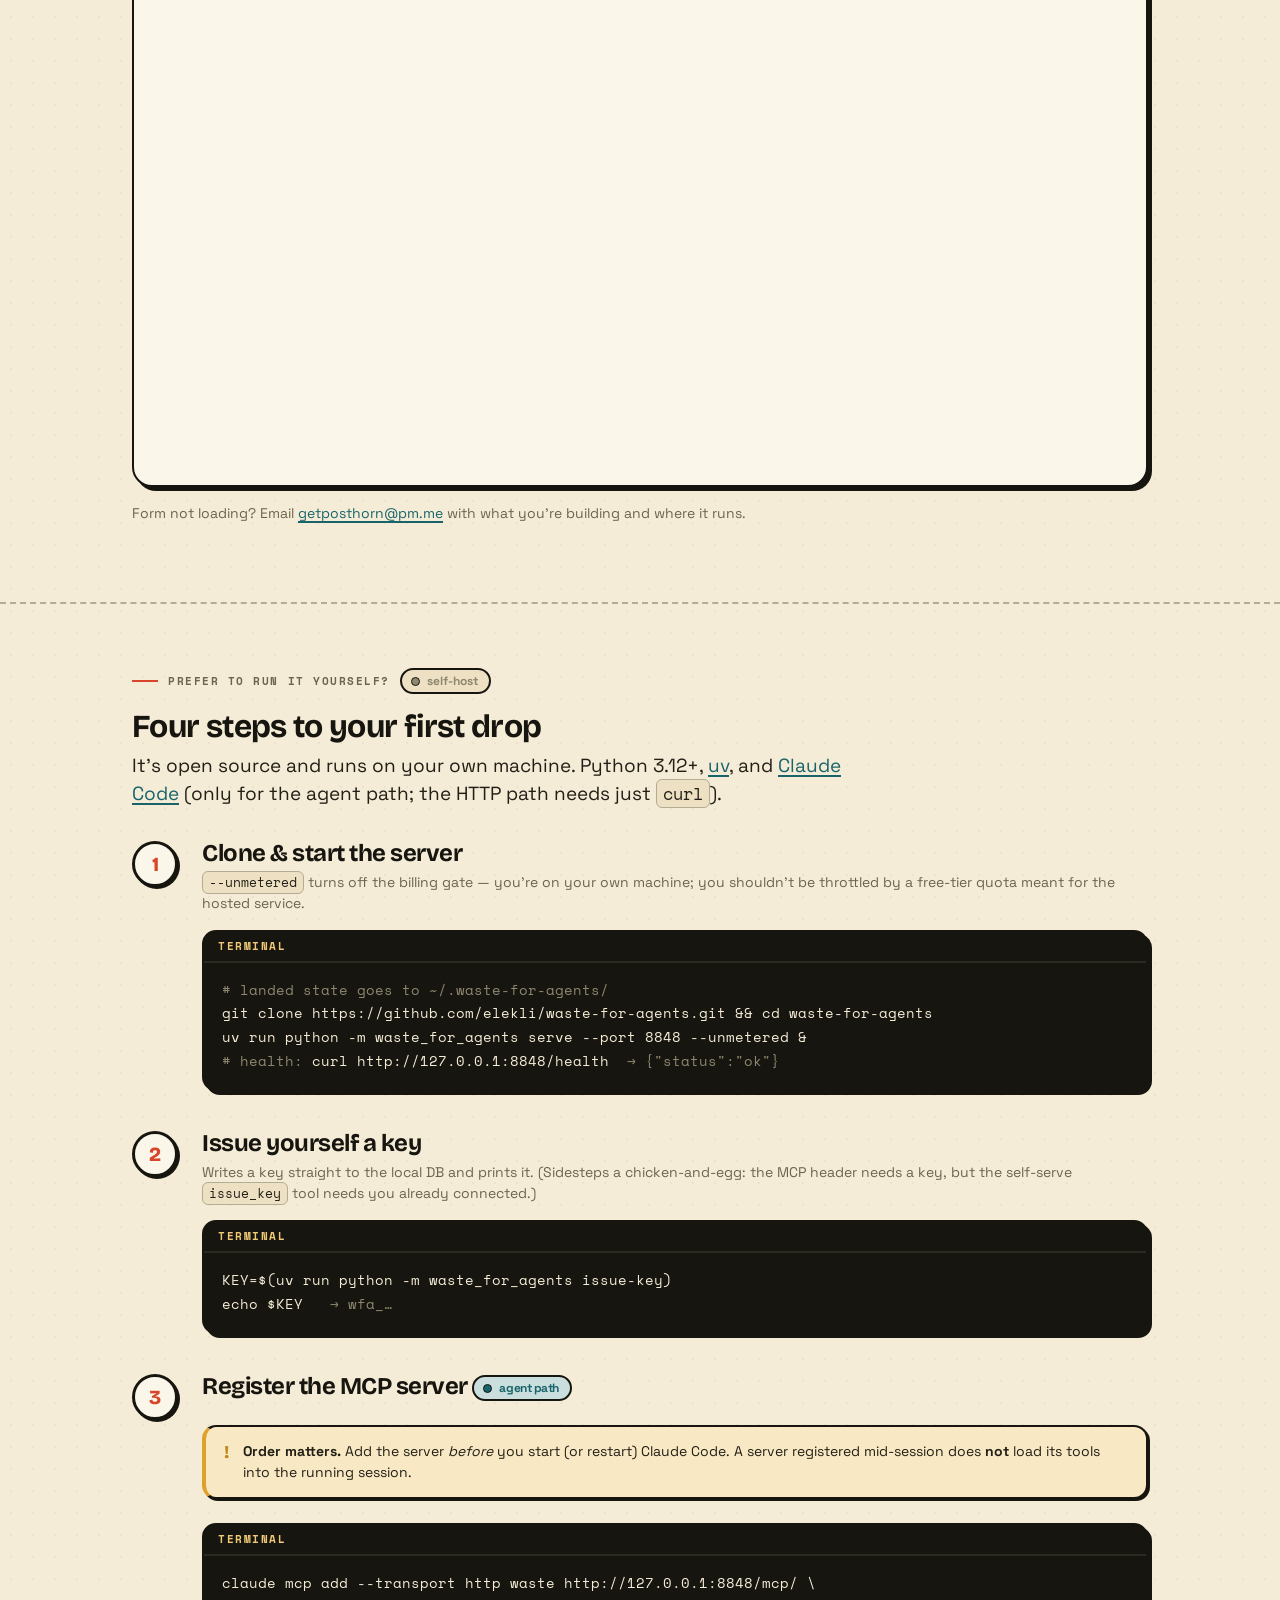
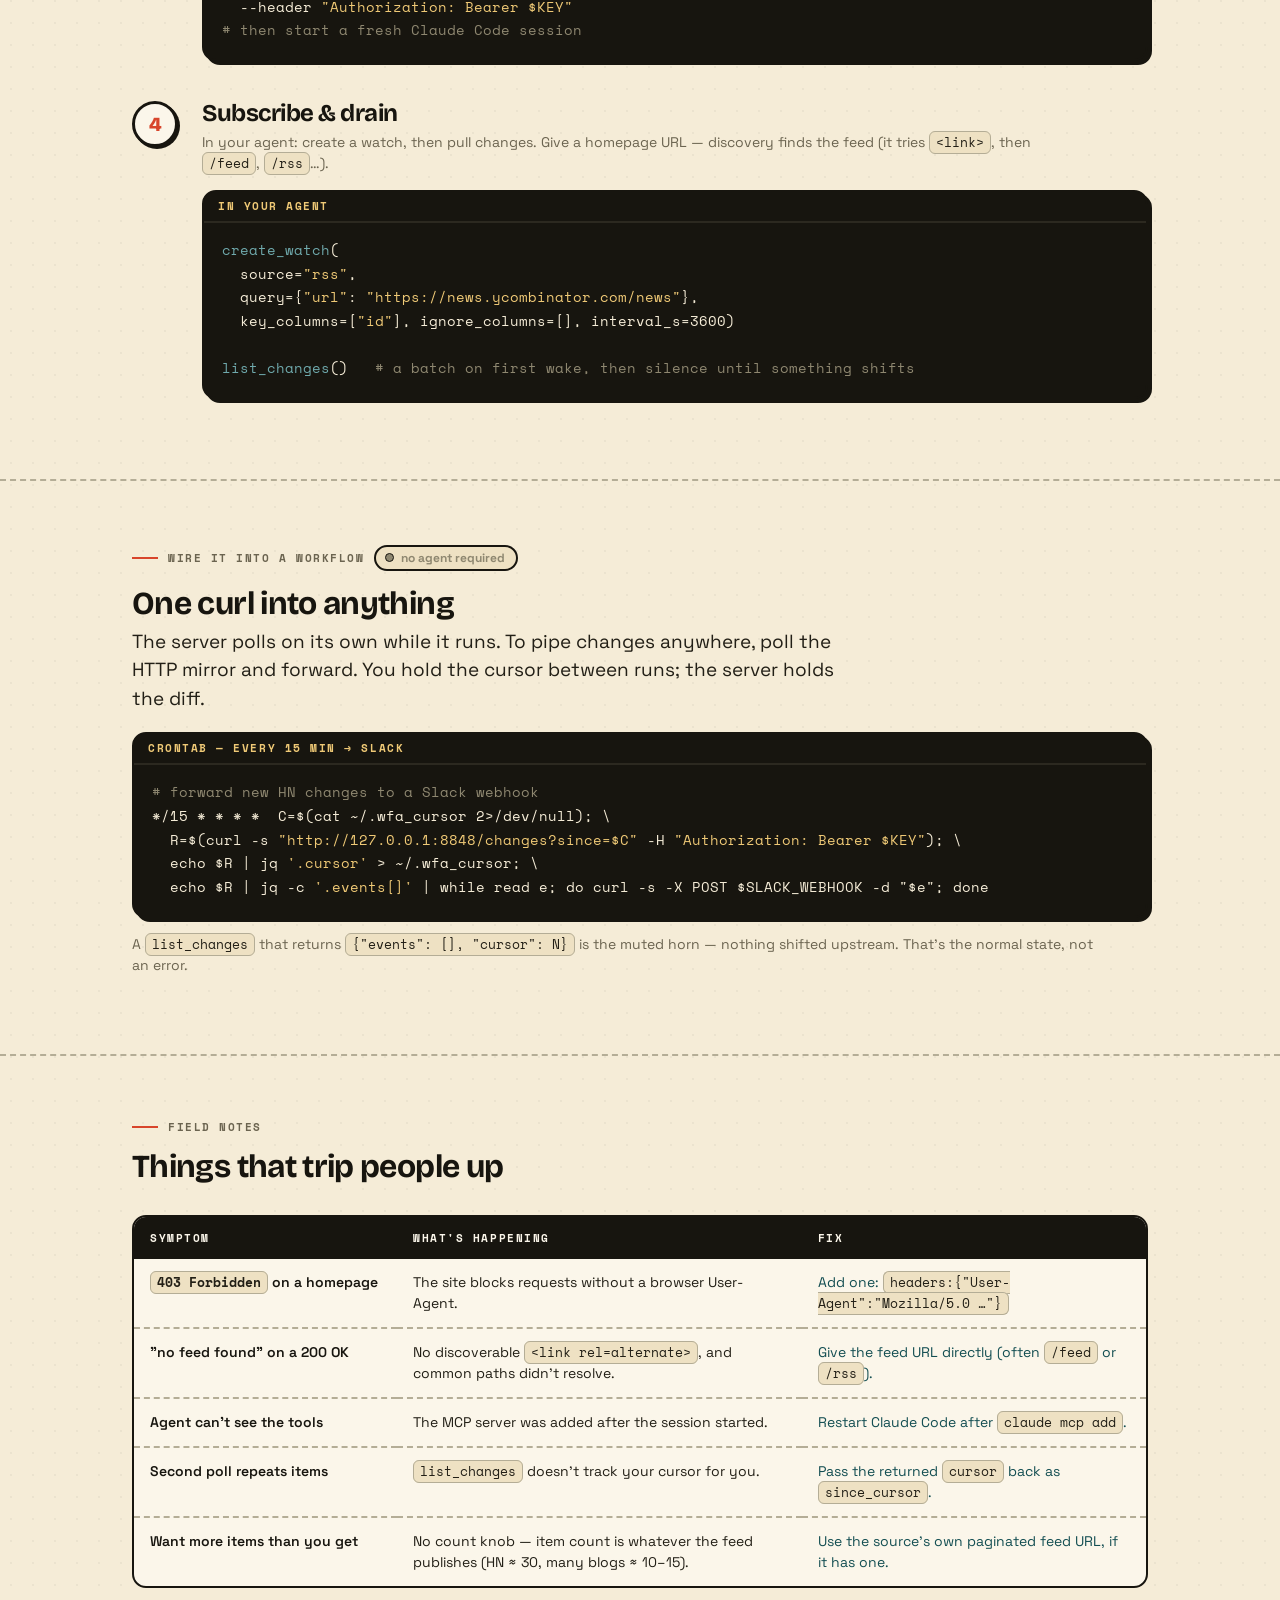
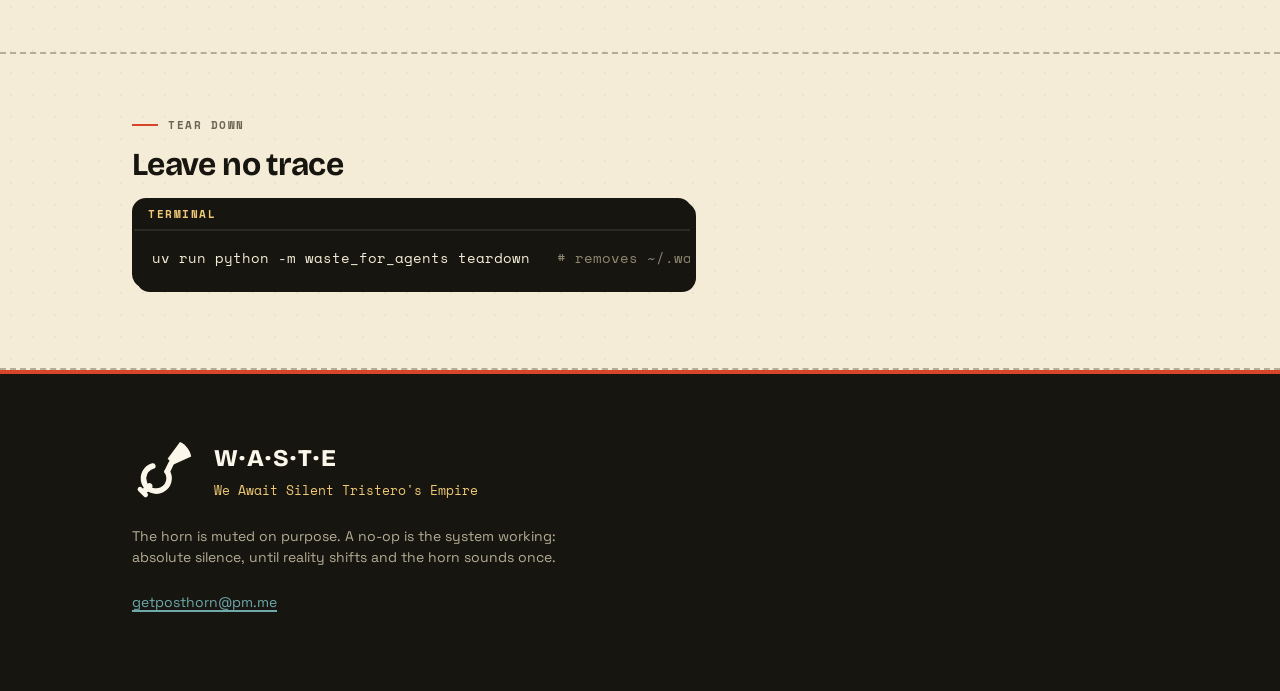
==== commit f51be427: "fix(site): #request 文案不再承諾 key(無 hosted 實例,開不了的支票) 原文「then send you a key and help wire it in」對第一批合格" ====
--- a/docs/index.html
+++ b/docs/index.html
@@ -67,8 +67,8 @@
 <!-- ===================================================================
      REQUEST ACCESS — qualification form (demand test, Phase 0)
      -------------------------------------------------------------------
-     This section embeds a TALLY form. Build the form in Tally, then
-     replace TALLY_FORM_ID below in the iframe data-tally-src.
+     This section embeds a TALLY form (id EkgOLr, built via API 2026-07).
+     To change the questions, edit the form at tally.so, not here.
 
      Analytics: GoatCounter only (NOT Google Analytics). Set your site
      code in the GoatCounter <script> near </body>.
@@ -115,11 +115,11 @@
 <section id="request"><div class="wrap">
   <div class="eyebrow"><span class="label">Request access · early</span></div>
   <h2 class="sec">Tell us what you're building</h2>
-  <p class="sec-lead">posthorn is in early access. Tell us your setup and we'll tailor delivery to how your agent actually runs — then send you a key and help wire it in. Takes about a minute.</p>
+  <p class="sec-lead">posthorn is in early access, and we're onboarding by hand — how your agent runs shapes how we'd deliver changes to it. Tell us your setup and we'll be in touch. Takes about a minute. In a hurry? It's open source — <a href="#setup">run it yourself</a>.</p>
 
   <div class="card" style="margin-top:var(--space-6);padding:var(--space-4)">
     <iframe
-      data-tally-src="https://tally.so/embed/TALLY_FORM_ID?alignLeft=1&hideTitle=1&transparentBackground=1&dynamicHeight=1"
+      data-tally-src="https://tally.so/embed/EkgOLr?alignLeft=1&hideTitle=1&transparentBackground=1&dynamicHeight=1"
       loading="lazy" width="100%" height="720" frameborder="0" marginheight="0" marginwidth="0"
       title="posthorn — request access"></iframe>
   </div>
@@ -227,9 +227,8 @@
 
 <!-- Analytics: GoatCounter only (NOT Google Analytics — audience runs uBlock/no-JS;
      GA would undercount views and inflate conversion, and its consent banner adds friction).
-     Replace GOATCOUNTER_CODE with your site code (e.g. https://posthorn.goatcounter.com/count).
      Pageviews auto-count; data-goatcounter-click attributes above track CTA click-through. -->
-<script data-goatcounter="https://GOATCOUNTER_CODE.goatcounter.com/count"
+<script data-goatcounter="https://posthorn.goatcounter.com/count"
         async src="//gc.zgo.at/count.js"></script>
 
 </body>
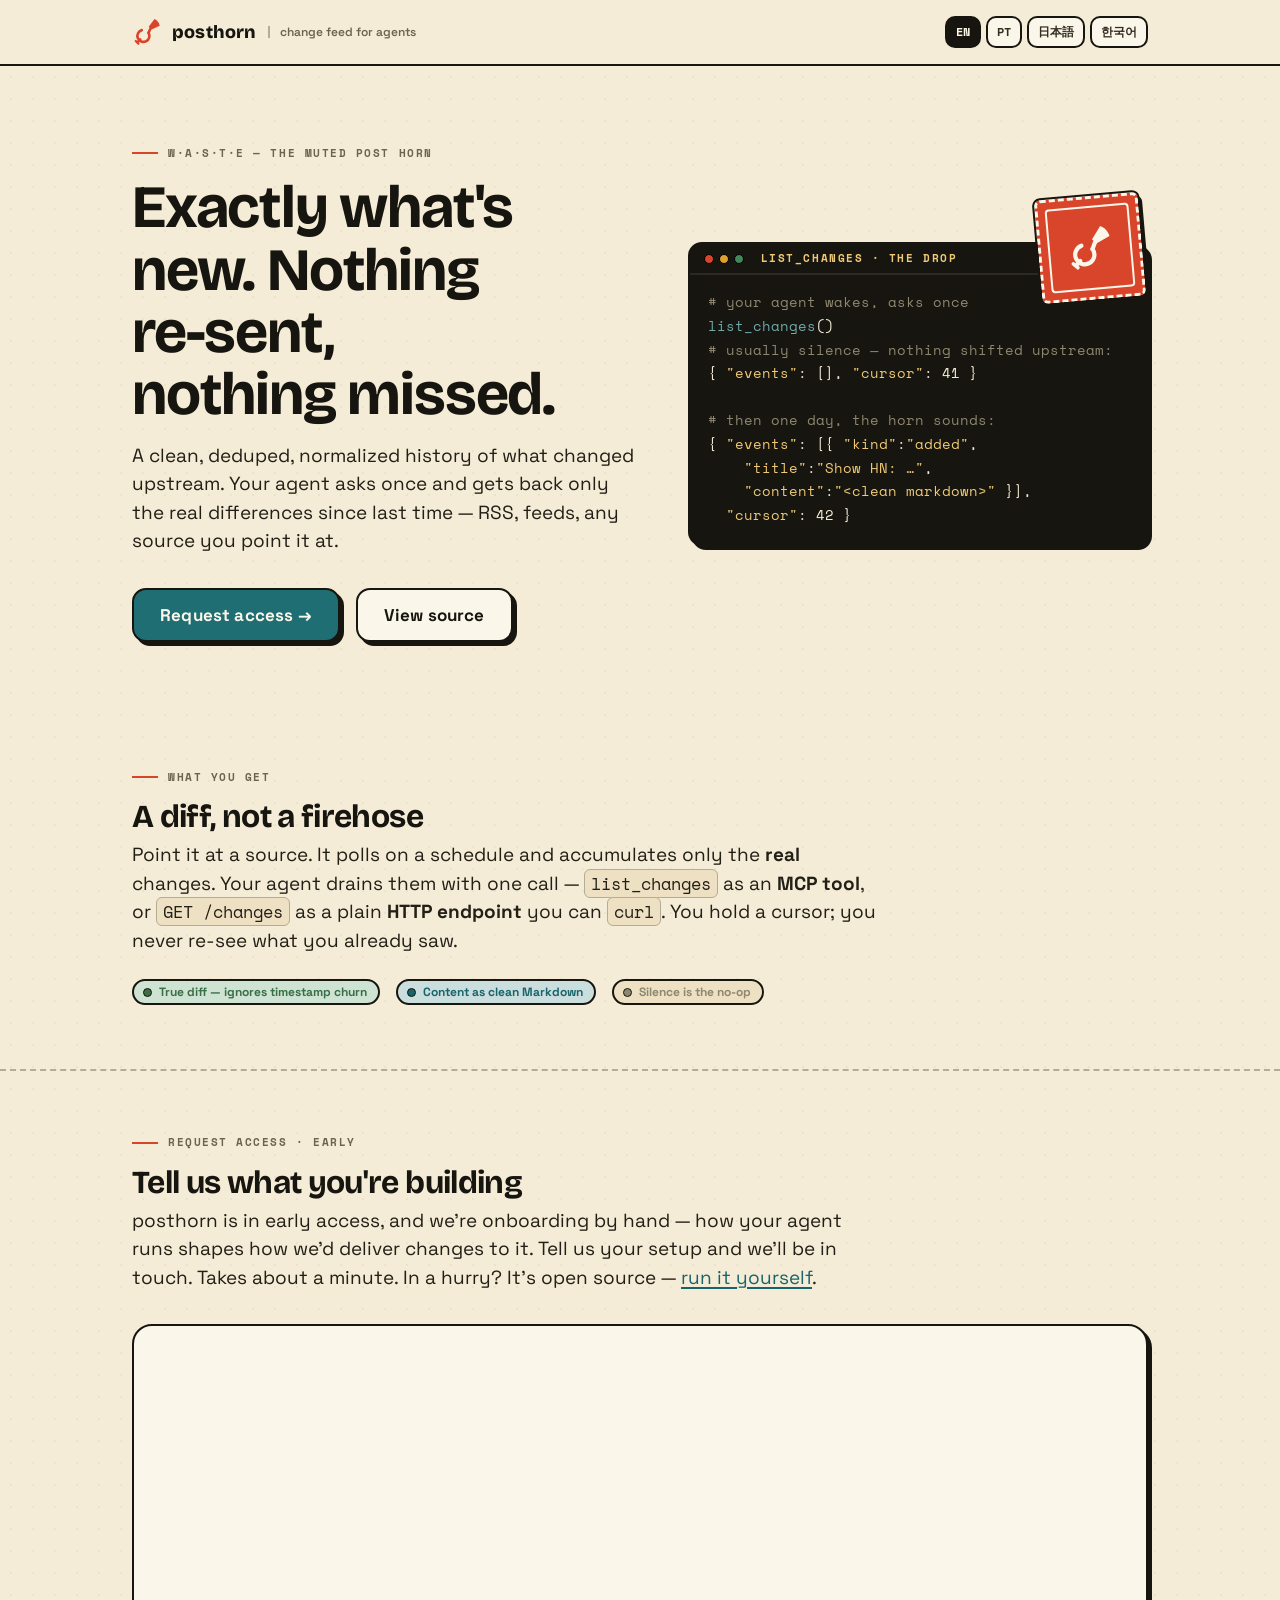
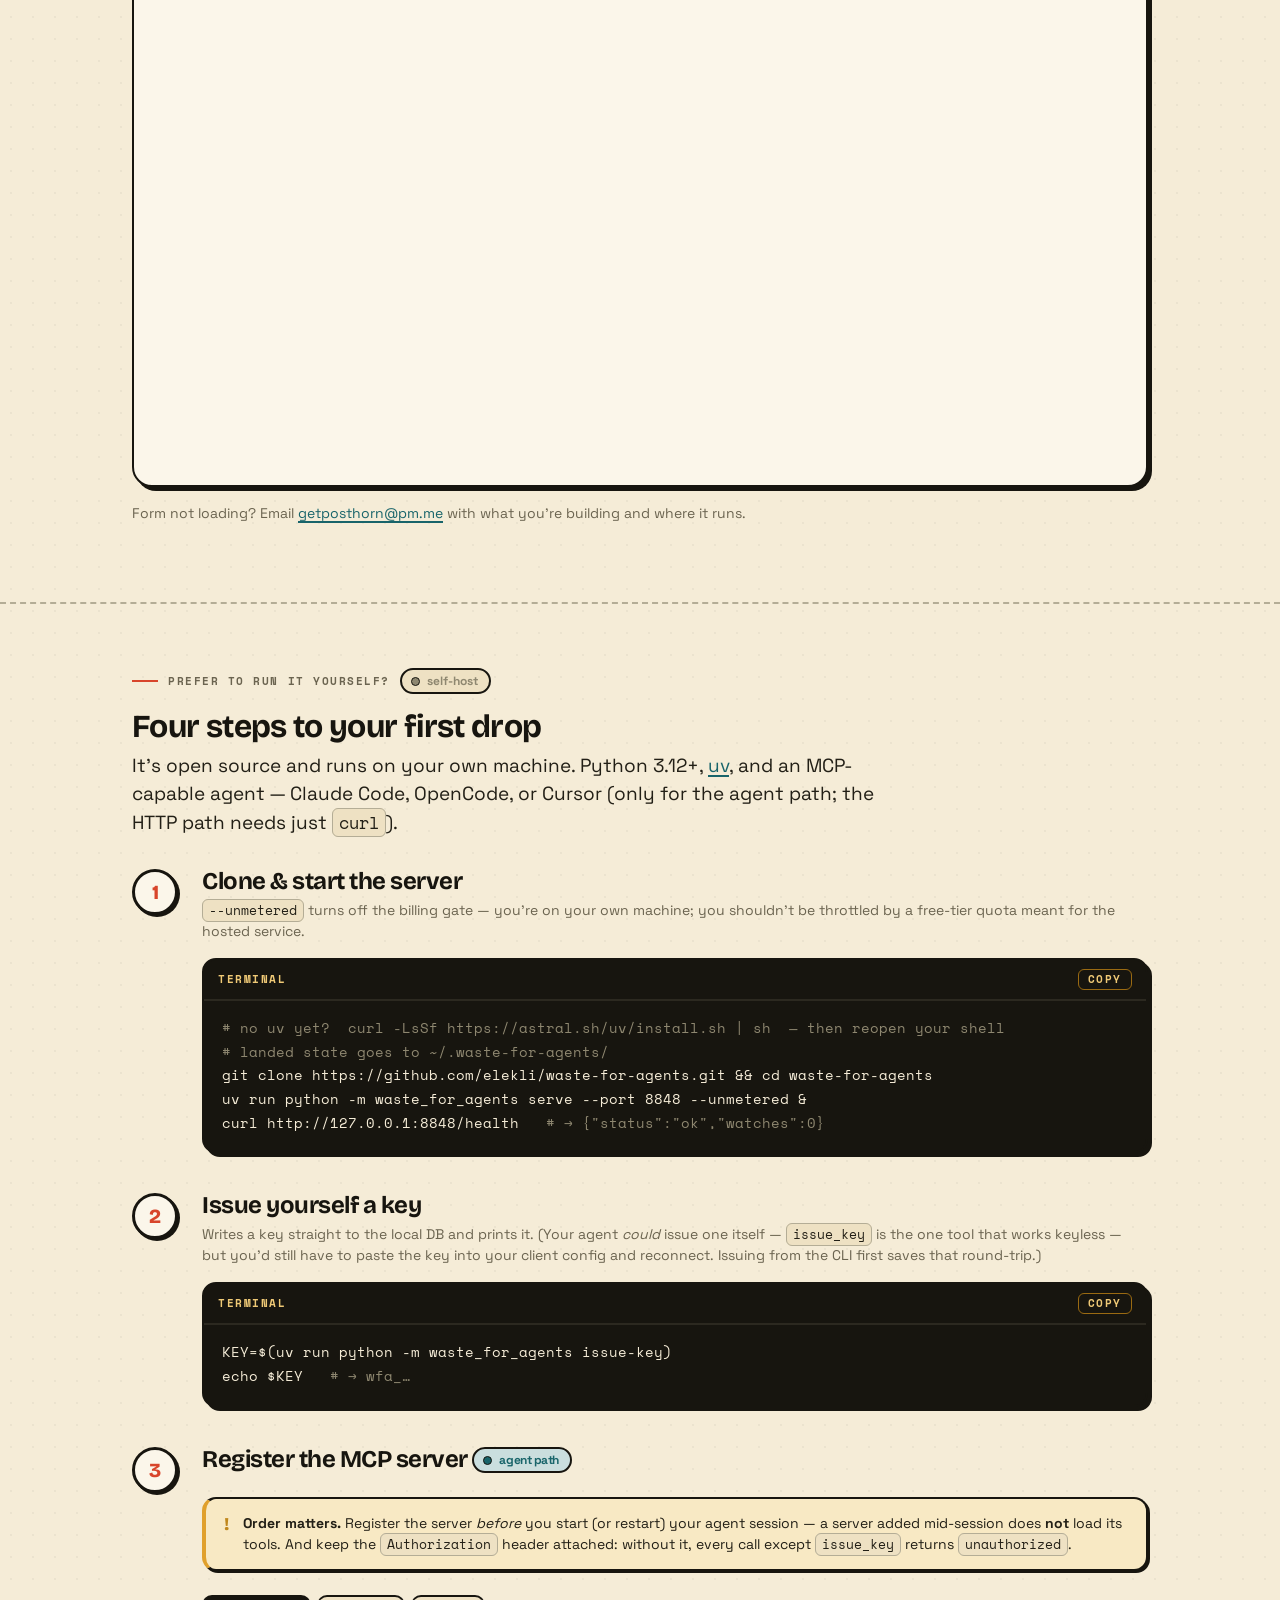
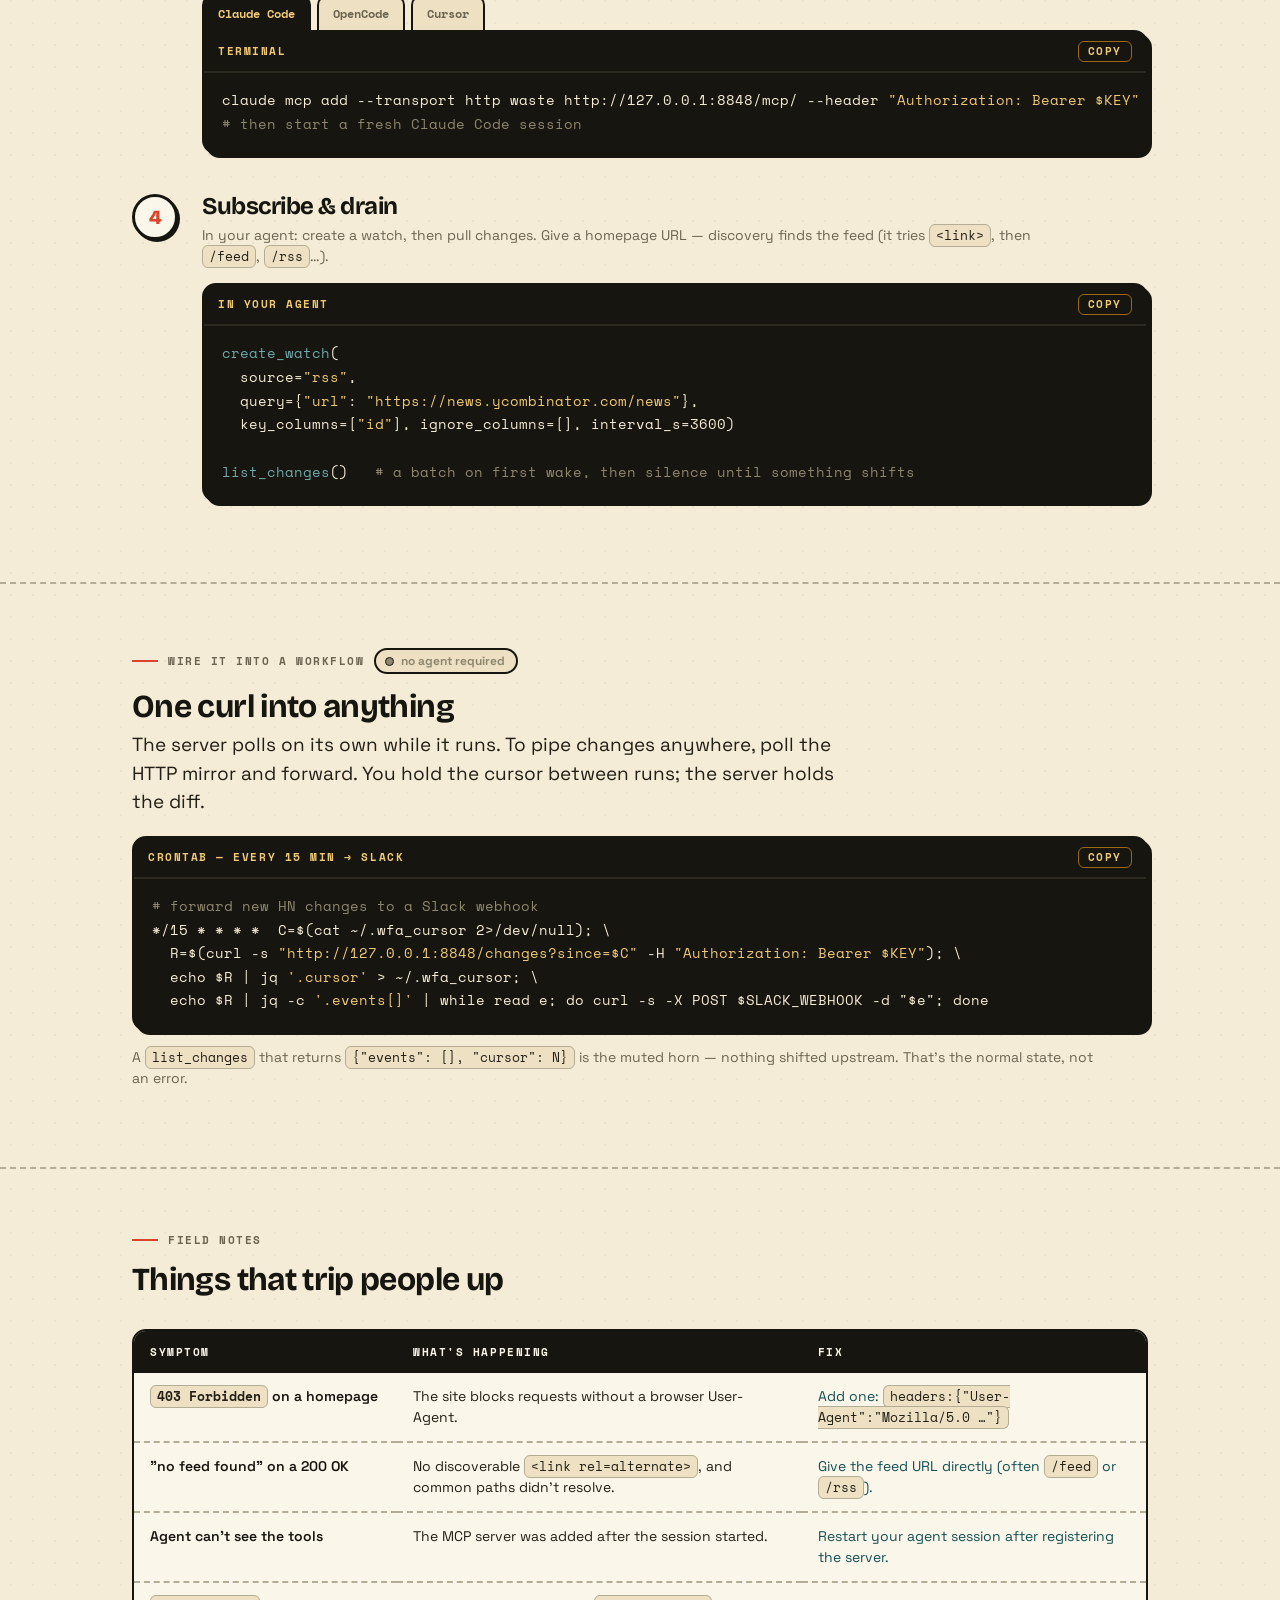
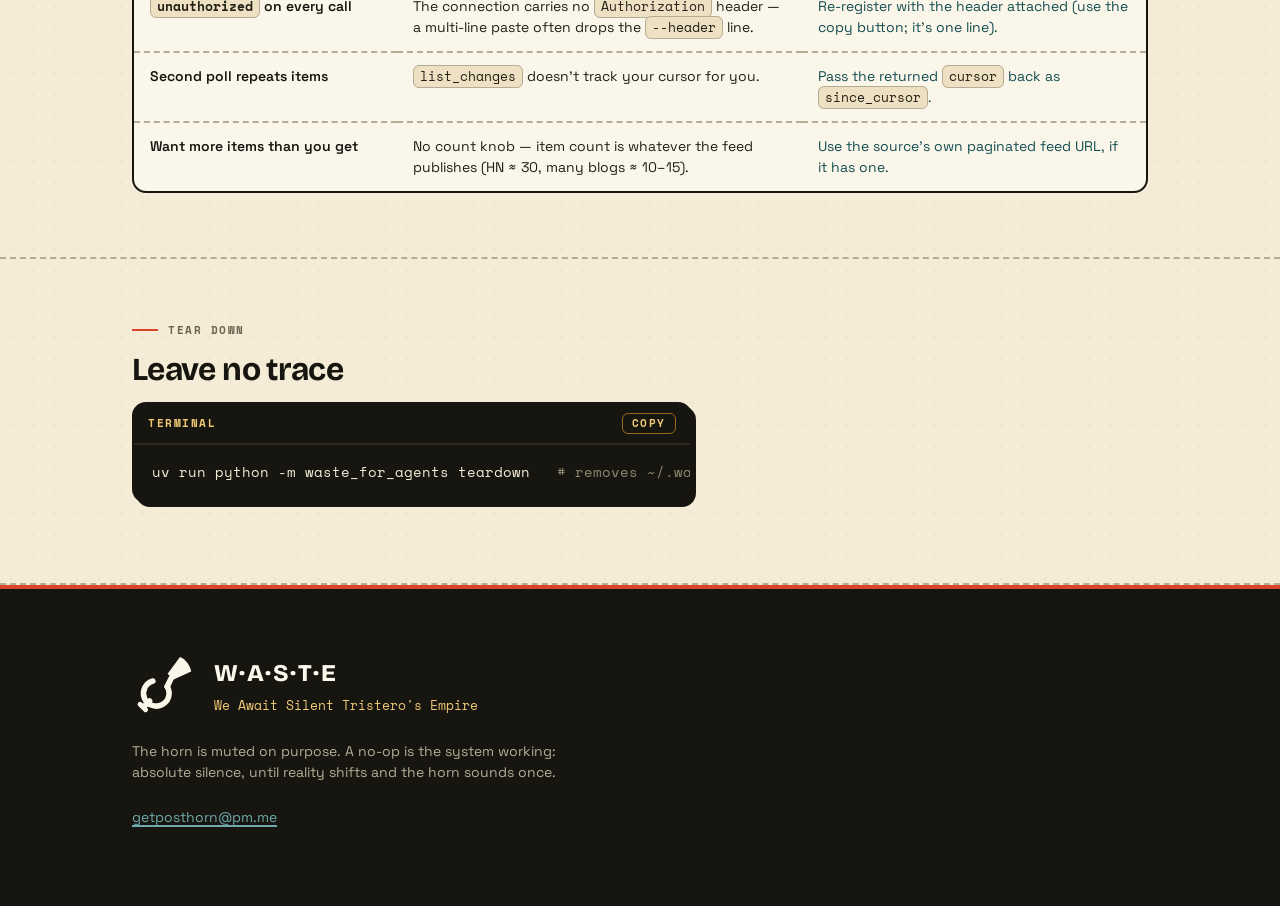
==== commit 52fd33ef: "feat(site): quickstart 修貼上摩擦——copy 按鈕、單行註冊指令、多 client tabs 實測回饋(乾淨機器 + MacBook 首跑): - 多行 claude mcp " ====
--- a/docs/index.html
+++ b/docs/index.html
@@ -37,7 +37,7 @@
     <span class="stamp" aria-hidden="true"><span class="inner">
       <svg class="horn" viewBox="0 0 80 80" fill="none"><path d="M44 42 A 16 16 0 1 1 26 35" stroke="currentColor" stroke-width="7" stroke-linecap="round"/><path d="M44 42 C47 36, 48 33, 50 30" stroke="currentColor" stroke-width="7" stroke-linecap="round"/><path d="M52 33 L44.5 26 L60 5 C67 8, 72.5 15, 74 23 Z" fill="currentColor"/><path d="M22 60 L15 67" stroke="currentColor" stroke-width="7" stroke-linecap="round"/><path d="M10 64 L17 71" stroke="currentColor" stroke-width="6" stroke-linecap="round"/></svg>
     </span></span>
-    <div class="term" style="width:100%">
+    <div class="term no-copy" style="width:100%">
       <div class="bar"><span class="dotrow"><span class="d" style="background:var(--signal-500)"></span><span class="d" style="background:var(--brass-500)"></span><span class="d" style="background:var(--green-500)"></span></span>&nbsp;list_changes · the drop</div>
 <pre><span class="c-com"># your agent wakes, asks once</span>
 <span class="c-fn">list_changes</span>()
@@ -129,34 +129,72 @@
 <section id="setup"><div class="wrap">
   <div class="eyebrow"><span class="label">Prefer to run it yourself?</span><span class="badge silent"><span class="dot"></span>self-host</span></div>
   <h2 class="sec">Four steps to your first drop</h2>
-  <p class="sec-lead">It's open source and runs on your own machine. Python 3.12+, <a href="https://docs.astral.sh/uv/">uv</a>, and <a href="https://docs.claude.com/en/docs/claude-code">Claude Code</a> (only for the agent path; the HTTP path needs just <code class="inl">curl</code>).</p>
+  <p class="sec-lead">It's open source and runs on your own machine. Python 3.12+, <a href="https://docs.astral.sh/uv/">uv</a>, and an MCP-capable agent — Claude Code, OpenCode, or Cursor (only for the agent path; the HTTP path needs just <code class="inl">curl</code>).</p>
 
   <div class="steps">
     <div class="step"><div class="num">1</div><div class="body">
       <h3>Clone &amp; start the server</h3>
       <p class="note"><code class="inl">--unmetered</code> turns off the billing gate — you're on your own machine; you shouldn't be throttled by a free-tier quota meant for the hosted service.</p>
       <div class="term"><div class="bar">terminal</div>
-<pre><span class="c-com"># landed state goes to ~/.waste-for-agents/</span>
+<pre><span class="c-com"># no uv yet?  curl -LsSf https://astral.sh/uv/install.sh | sh  — then reopen your shell</span>
+<span class="c-com"># landed state goes to ~/.waste-for-agents/</span>
 git clone https://github.com/elekli/waste-for-agents.git &amp;&amp; cd waste-for-agents
 uv run python -m waste_for_agents serve --port 8848 --unmetered &amp;
-<span class="c-com"># health:</span> curl http://127.0.0.1:8848/health  <span class="c-com">→ {"status":"ok"}</span></pre></div>
+curl http://127.0.0.1:8848/health   <span class="c-com"># → {"status":"ok","watches":0}</span></pre></div>
     </div></div>
 
     <div class="step"><div class="num">2</div><div class="body">
       <h3>Issue yourself a key</h3>
-      <p class="note">Writes a key straight to the local DB and prints it. (Sidesteps a chicken-and-egg: the MCP header needs a key, but the self-serve <code class="inl">issue_key</code> tool needs you already connected.)</p>
+      <p class="note">Writes a key straight to the local DB and prints it. (Your agent <em>could</em> issue one itself — <code class="inl">issue_key</code> is the one tool that works keyless — but you'd still have to paste the key into your client config and reconnect. Issuing from the CLI first saves that round-trip.)</p>
       <div class="term"><div class="bar">terminal</div>
 <pre>KEY=$(uv run python -m waste_for_agents issue-key)
-echo $KEY   <span class="c-com">→ wfa_…</span></pre></div>
+echo $KEY   <span class="c-com"># → wfa_…</span></pre></div>
     </div></div>
 
     <div class="step"><div class="num">3</div><div class="body">
       <h3>Register the MCP server <span class="badge info" style="vertical-align:middle"><span class="dot"></span>agent path</span></h3>
-      <div class="callout"><span class="ic">!</span><p><strong>Order matters.</strong> Add the server <em>before</em> you start (or restart) Claude Code. A server registered mid-session does <strong>not</strong> load its tools into the running session.</p></div>
-      <div class="term"><div class="bar">terminal</div>
-<pre>claude mcp add --transport http waste http://127.0.0.1:8848/mcp/ \
-  --header <span class="c-str">"Authorization: Bearer $KEY"</span>
+      <div class="callout"><span class="ic">!</span><p><strong>Order matters.</strong> Register the server <em>before</em> you start (or restart) your agent session — a server added mid-session does <strong>not</strong> load its tools. And keep the <code class="inl">Authorization</code> header attached: without it, every call except <code class="inl">issue_key</code> returns <code class="inl">unauthorized</code>.</p></div>
+      <div class="tabs">
+        <input class="tab-radio" type="radio" name="mcp-client" id="tab-claude" checked>
+        <input class="tab-radio" type="radio" name="mcp-client" id="tab-opencode">
+        <input class="tab-radio" type="radio" name="mcp-client" id="tab-cursor">
+        <div class="tabbar">
+          <label for="tab-claude">Claude Code</label>
+          <label for="tab-opencode">OpenCode</label>
+          <label for="tab-cursor">Cursor</label>
+        </div>
+        <div class="tabpane" id="pane-claude">
+          <div class="term"><div class="bar">terminal</div>
+<pre>claude mcp add --transport http waste http://127.0.0.1:8848/mcp/ --header <span class="c-str">"Authorization: Bearer $KEY"</span>
 <span class="c-com"># then start a fresh Claude Code session</span></pre></div>
+        </div>
+        <div class="tabpane" id="pane-opencode">
+          <div class="term"><div class="bar">opencode.json — project root (or ~/.config/opencode/)</div>
+<pre>{
+  <span class="c-str">"mcp"</span>: {
+    <span class="c-str">"waste"</span>: {
+      <span class="c-str">"type"</span>: <span class="c-str">"remote"</span>,
+      <span class="c-str">"url"</span>: <span class="c-str">"http://127.0.0.1:8848/mcp/"</span>,
+      <span class="c-str">"headers"</span>: { <span class="c-str">"Authorization"</span>: <span class="c-str">"Bearer wfa_PASTE-YOUR-KEY"</span> },
+      <span class="c-str">"enabled"</span>: <span class="c-fn">true</span>
+    }
+  }
+}</pre></div>
+          <p class="note">JSON won't expand <code class="inl">$KEY</code> — paste the literal key from step 2 (<code class="inl">echo $KEY</code>), then restart OpenCode.</p>
+        </div>
+        <div class="tabpane" id="pane-cursor">
+          <div class="term"><div class="bar">.cursor/mcp.json — project (or ~/.cursor/mcp.json)</div>
+<pre>{
+  <span class="c-str">"mcpServers"</span>: {
+    <span class="c-str">"waste"</span>: {
+      <span class="c-str">"url"</span>: <span class="c-str">"http://127.0.0.1:8848/mcp/"</span>,
+      <span class="c-str">"headers"</span>: { <span class="c-str">"Authorization"</span>: <span class="c-str">"Bearer wfa_PASTE-YOUR-KEY"</span> }
+    }
+  }
+}</pre></div>
+          <p class="note">JSON won't expand <code class="inl">$KEY</code> — paste the literal key from step 2, then reload the server in Cursor Settings → MCP (or restart Cursor).</p>
+        </div>
+      </div>
     </div></div>
 
     <div class="step"><div class="num">4</div><div class="body">
@@ -194,7 +232,8 @@
     <tbody>
       <tr><td><code class="inl">403 Forbidden</code> on a homepage</td><td>The site blocks requests without a browser User-Agent.</td><td class="fix">Add one: <code class="inl">headers:{"User-Agent":"Mozilla/5.0 …"}</code></td></tr>
       <tr><td>"no feed found" on a 200 OK</td><td>No discoverable <code class="inl">&lt;link rel=alternate&gt;</code>, and common paths didn't resolve.</td><td class="fix">Give the feed URL directly (often <code class="inl">/feed</code> or <code class="inl">/rss</code>).</td></tr>
-      <tr><td>Agent can't see the tools</td><td>The MCP server was added after the session started.</td><td class="fix">Restart Claude Code after <code class="inl">claude mcp add</code>.</td></tr>
+      <tr><td>Agent can't see the tools</td><td>The MCP server was added after the session started.</td><td class="fix">Restart your agent session after registering the server.</td></tr>
+      <tr><td><code class="inl">unauthorized</code> on every call</td><td>The connection carries no <code class="inl">Authorization</code> header — a multi-line paste often drops the <code class="inl">--header</code> line.</td><td class="fix">Re-register with the header attached (use the copy button; it's one line).</td></tr>
       <tr><td>Second poll repeats items</td><td><code class="inl">list_changes</code> doesn't track your cursor for you.</td><td class="fix">Pass the returned <code class="inl">cursor</code> back as <code class="inl">since_cursor</code>.</td></tr>
       <tr><td>Want more items than you get</td><td>No count knob — item count is whatever the feed publishes (HN ≈ 30, many blogs ≈ 10–15).</td><td class="fix">Use the source's own paginated feed URL, if it has one.</td></tr>
     </tbody>
@@ -220,6 +259,10 @@
   <p style="margin-top:var(--space-5);font-size:var(--text-sm)"><a href="mailto:getposthorn@pm.me">getposthorn@pm.me</a></p>
 </div></footer>
 
+<!-- Copy buttons on code blocks. Progressive enhancement: no JS → no button,
+     the block stays a plain <pre>. Shared across all language pages. -->
+<script src="assets/copy.js" defer></script>
+
 <!-- Tally embed loader (renders the #request form). Standard snippet. -->
 <script>
 var d=document,w="https://tally.so/widgets/embed.js",v=function(){"undefined"!=typeof Tally?Tally.loadEmbeds():d.querySelectorAll("iframe[data-tally-src]:not([src])").forEach((function(e){e.src=e.dataset.tallySrc}))};if("undefined"!=typeof Tally)v();else if(null==d.querySelector('script[src="'+w+'"]')){var s=d.createElement("script");s.src=w,s.onload=v,s.onerror=v,d.body.appendChild(s);}
--- a/docs/assets/tristero.css
+++ b/docs/assets/tristero.css
@@ -104,6 +104,29 @@
 .term .c-com{color:var(--ink-400)} .term .c-str{color:var(--brass-300)} .term .c-fn{color:var(--teal-300)} .term .c-key{color:var(--signal-200)}
 code.inl{background:var(--surface-sunken);border:1px solid var(--ink-300);border-radius:var(--radius-xs);padding:1px 6px;font-size:.9em;color:var(--ink-800)}
 
+/* copy button — injected into .term .bar by assets/copy.js (absent without JS) */
+.term .copybtn{margin-left:auto;font:700 var(--text-2xs)/1 var(--font-mono);text-transform:uppercase;letter-spacing:var(--tracking-label);color:var(--brass-300);background:transparent;border:1.5px solid var(--brass-700);border-radius:var(--radius-xs);padding:4px 9px;cursor:pointer;transition:var(--transition-control)}
+.term .copybtn:hover{color:var(--paper-50);border-color:var(--brass-300)}
+.term .copybtn.did{color:var(--green-500);border-color:var(--green-500)}
+
+/* client tabs — pure CSS (radio hack), works without JS */
+.tabs{margin-top:var(--space-4);position:relative}
+.tab-radio{position:absolute;opacity:0;pointer-events:none}
+.tabbar{display:flex;gap:6px;flex-wrap:wrap}
+.tabbar label{font:700 12px var(--font-mono);padding:8px 14px;border:var(--border-line) solid var(--ink-900);border-bottom:none;border-radius:var(--radius-sm) var(--radius-sm) 0 0;background:var(--paper-200);color:var(--ink-500);cursor:pointer}
+#tab-claude:checked~.tabbar label[for="tab-claude"],
+#tab-opencode:checked~.tabbar label[for="tab-opencode"],
+#tab-cursor:checked~.tabbar label[for="tab-cursor"]{background:var(--surface-ink);color:var(--brass-300)}
+#tab-claude:focus-visible~.tabbar label[for="tab-claude"],
+#tab-opencode:focus-visible~.tabbar label[for="tab-opencode"],
+#tab-cursor:focus-visible~.tabbar label[for="tab-cursor"]{outline:var(--border-bold) solid var(--focus-ring);outline-offset:2px}
+.tabpane{display:none}
+#tab-claude:checked~#pane-claude,
+#tab-opencode:checked~#pane-opencode,
+#tab-cursor:checked~#pane-cursor{display:block}
+.tabpane .term{margin-top:0;border-top-left-radius:0}
+.tabpane .note{margin-top:var(--space-3)}
+
 .hero{padding:var(--space-12) 0 var(--space-10)}
 .hero-grid{display:grid;grid-template-columns:1.05fr .95fr;gap:var(--space-8);align-items:center}
 .hero-grid>*{min-width:0}/* grid items default to min-width:auto; the code-block's min-content would force the track (and page) wider than a phone. min-width:0 lets .term pre's overflow-x:auto contain it. */
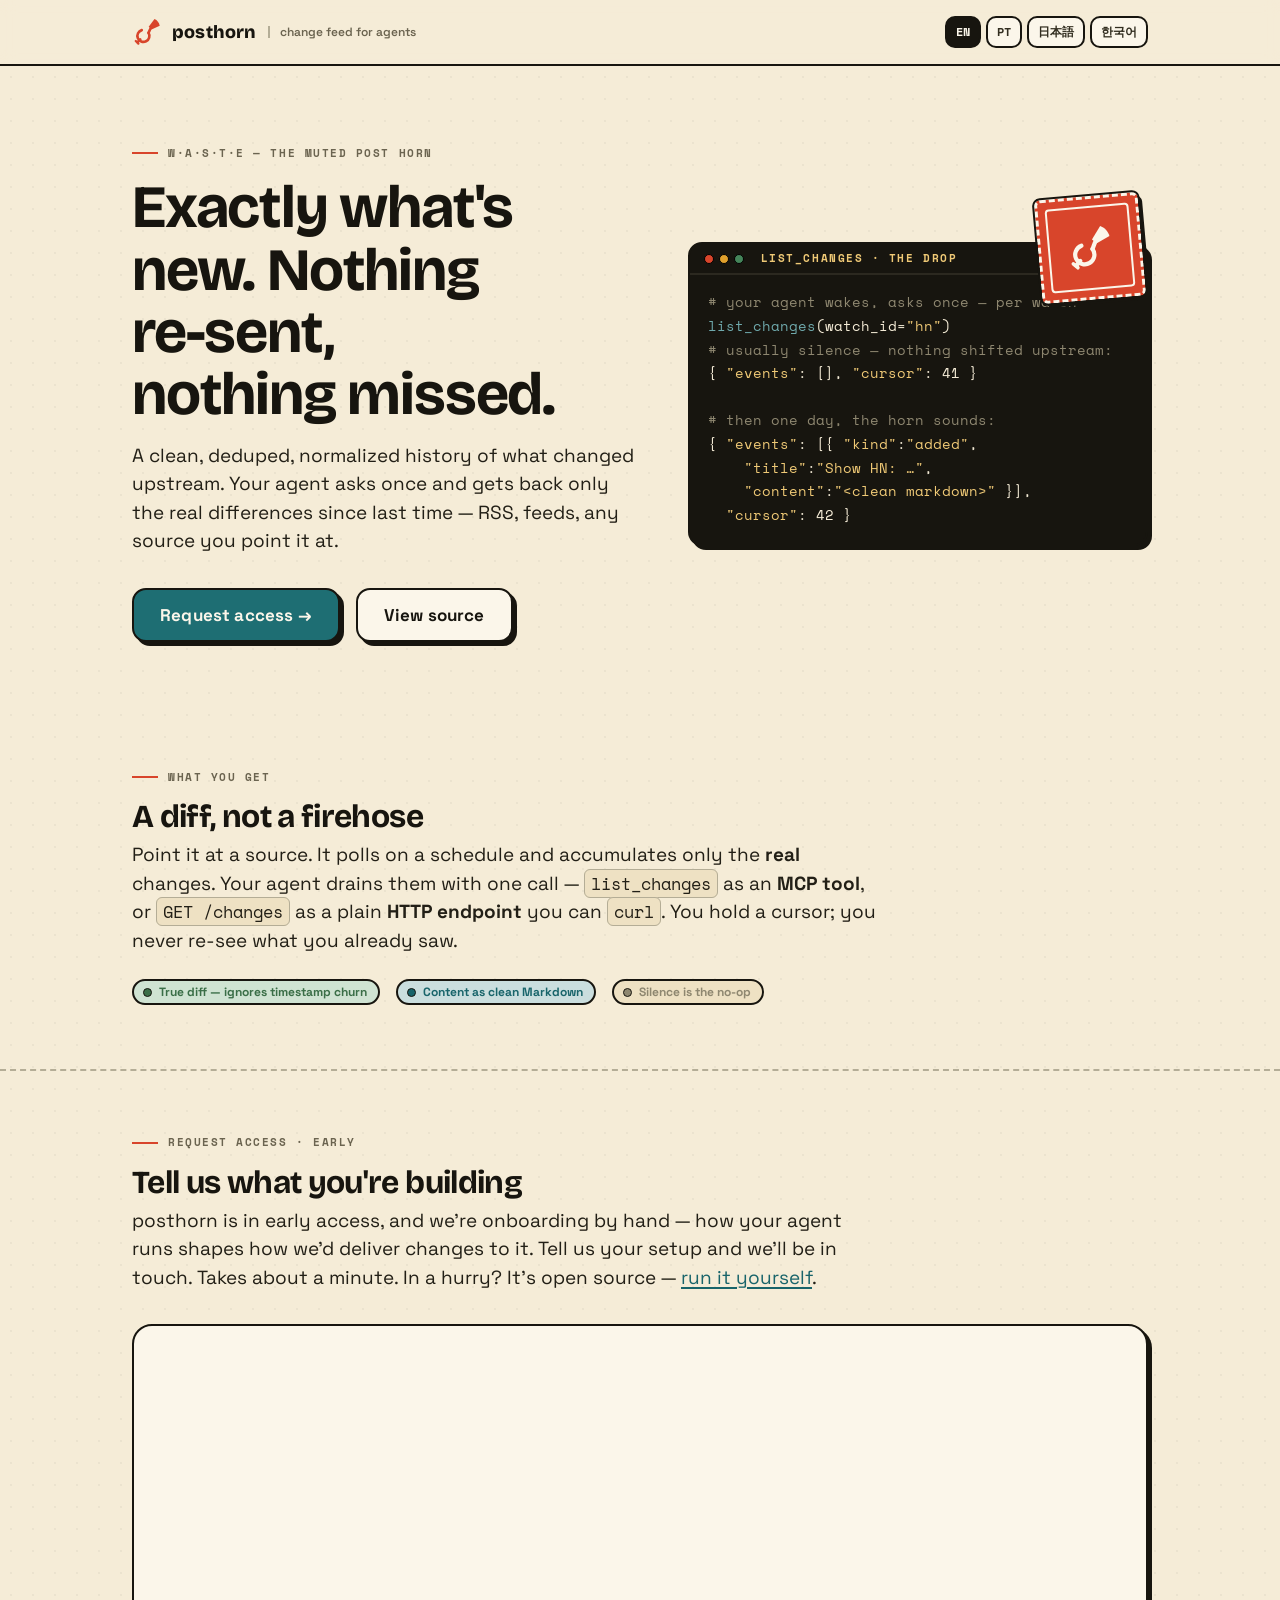
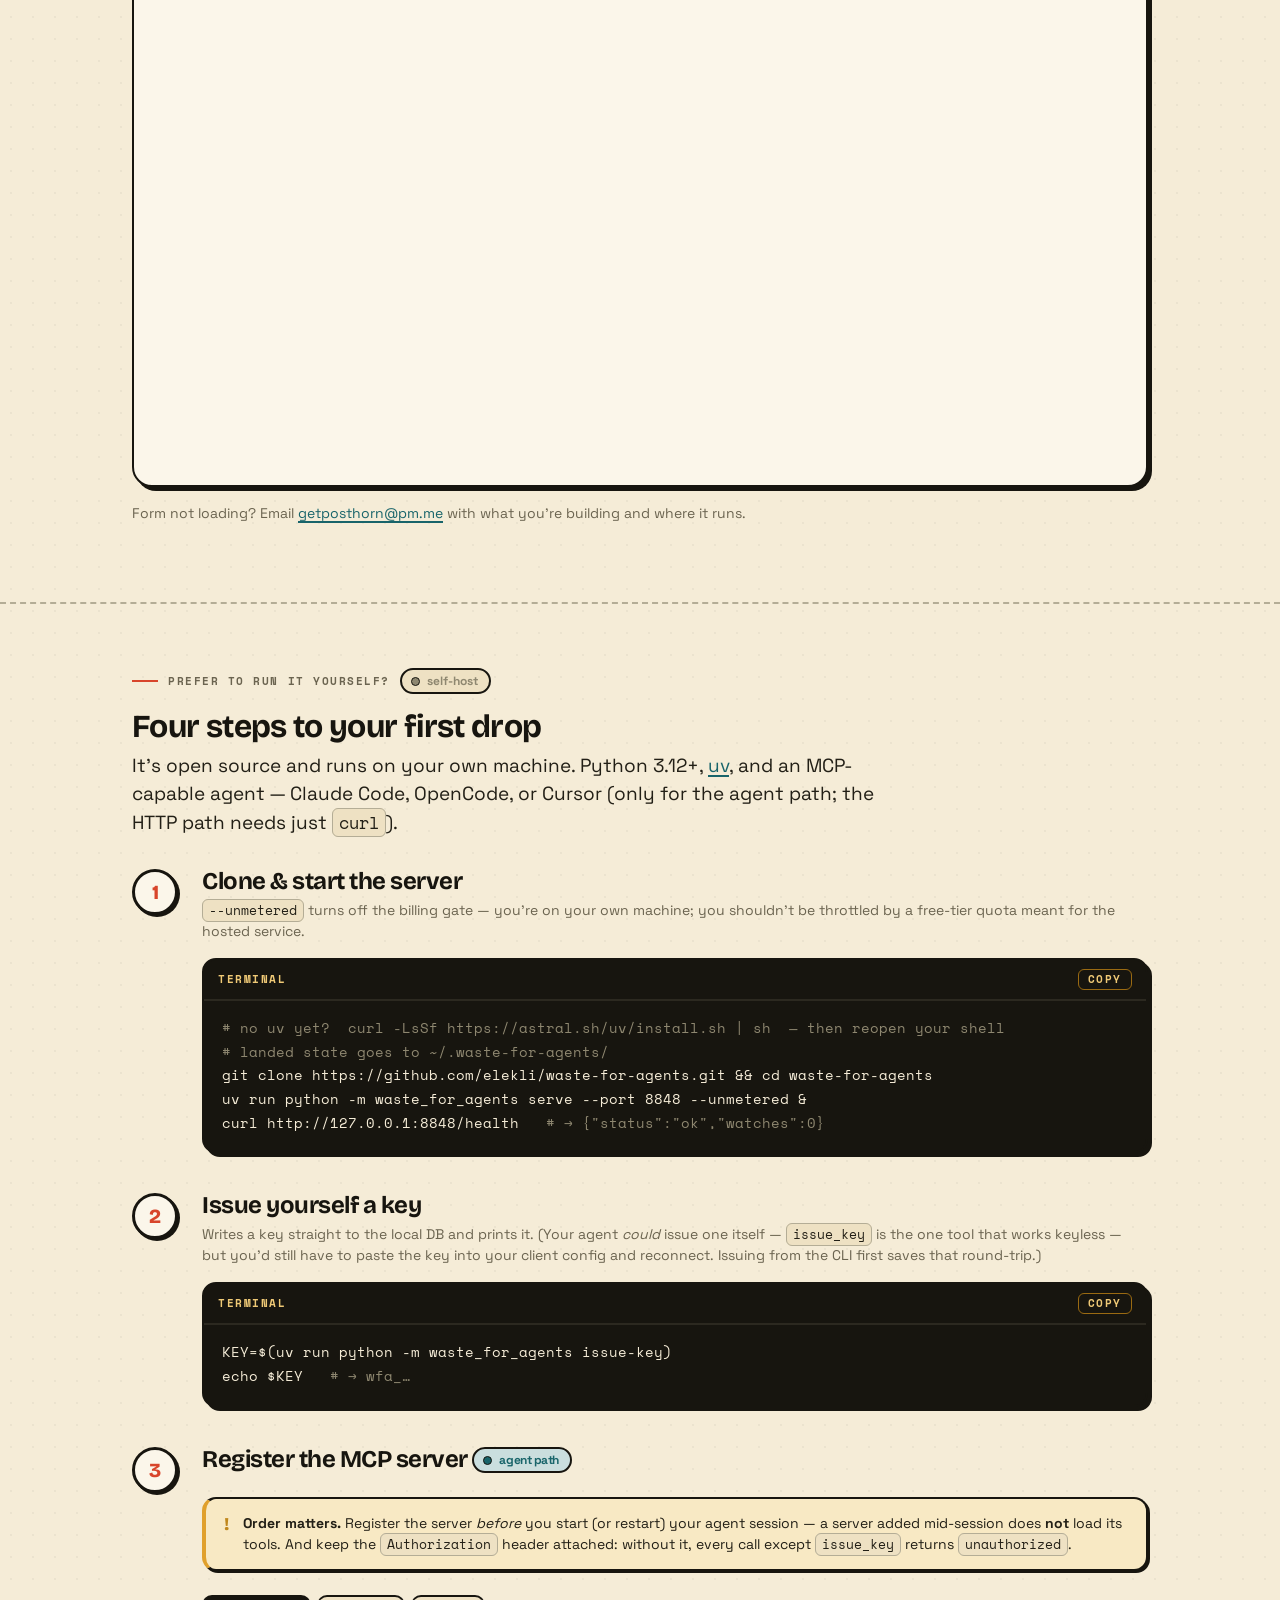
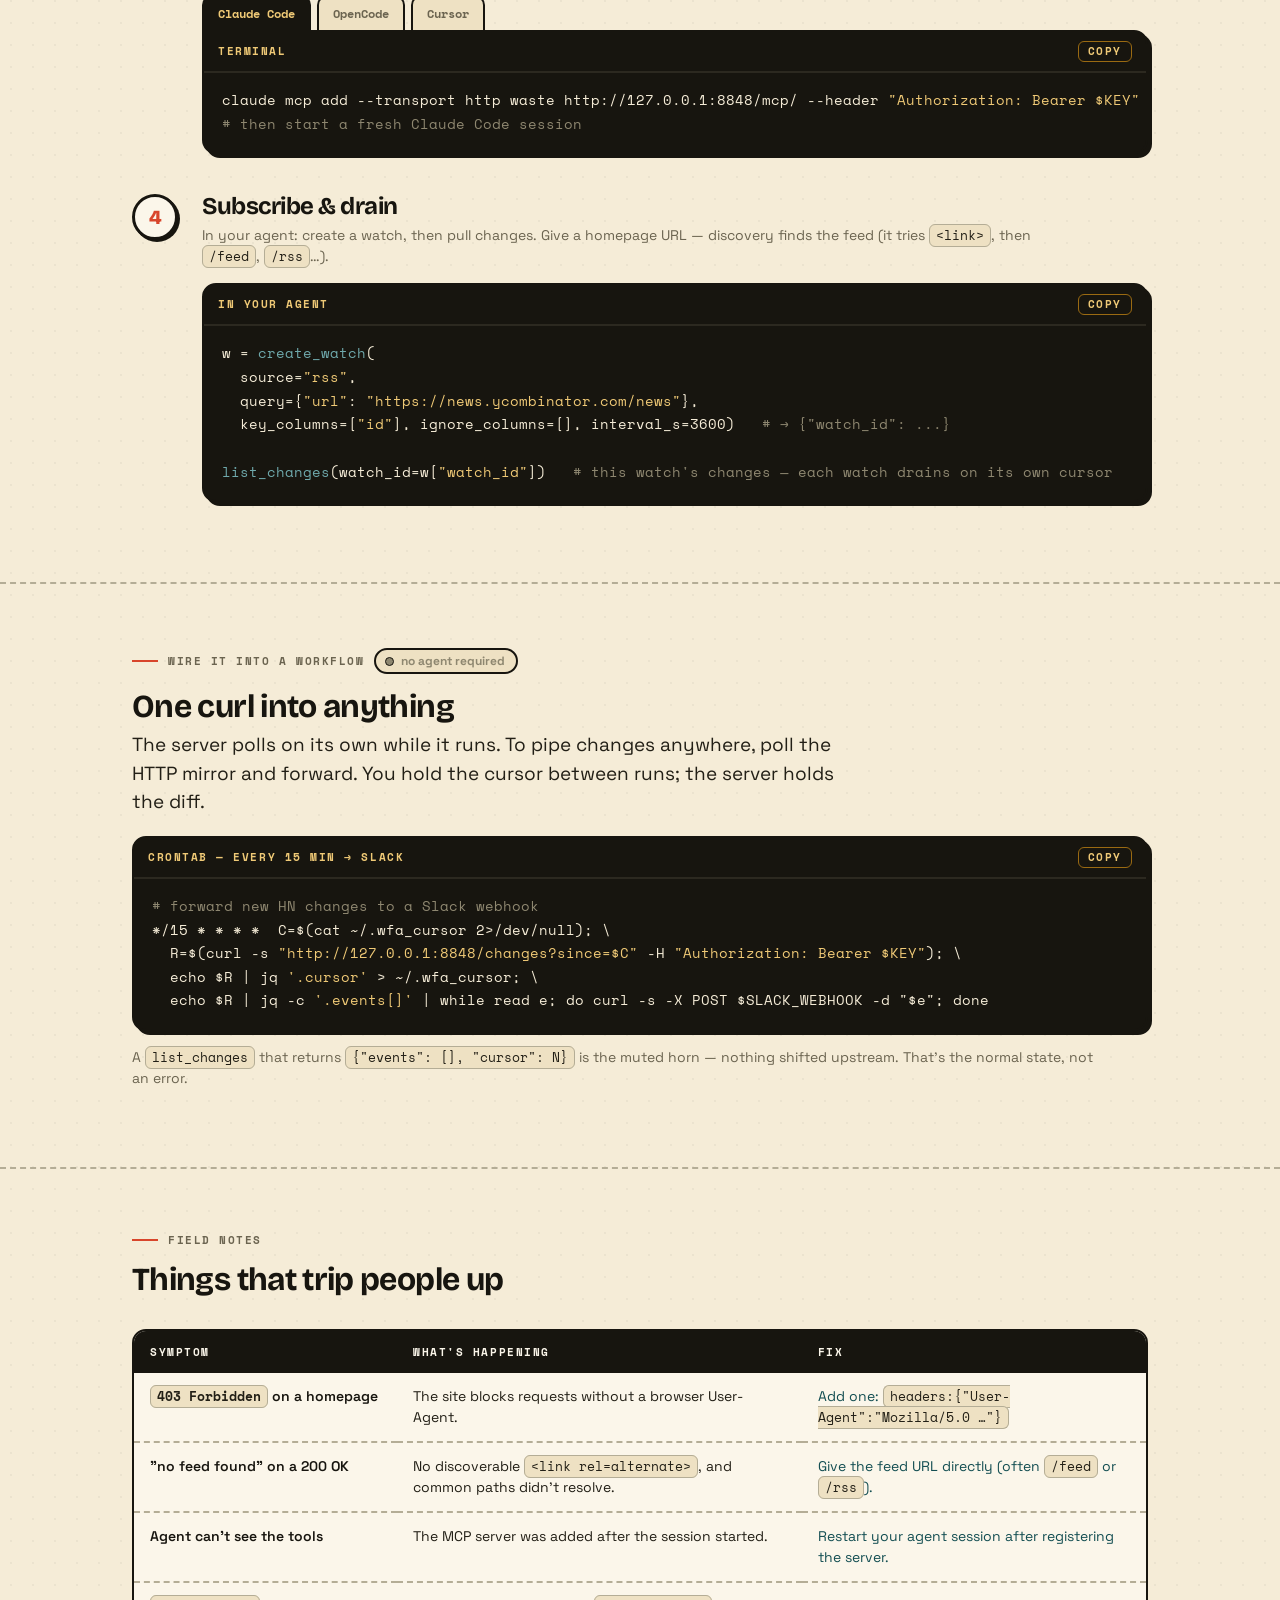
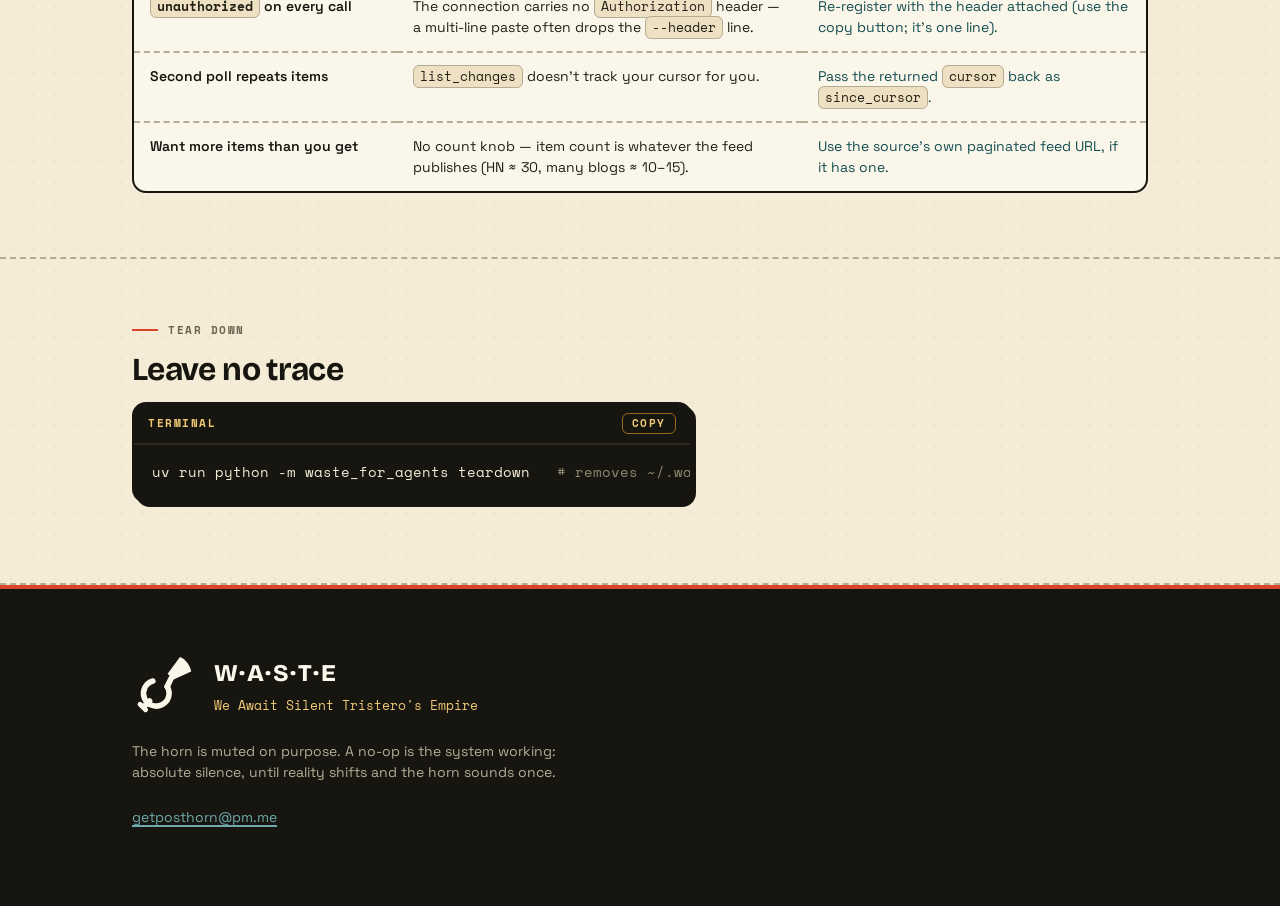
==== commit 465a6beb: "docs: onboarding + quickstart 教 per-watch list_changes(watch_id 必帶) - INSTRUCTIONS(server.py):教 list" ====
--- a/docs/index.html
+++ b/docs/index.html
@@ -39,8 +39,8 @@
     </span></span>
     <div class="term no-copy" style="width:100%">
       <div class="bar"><span class="dotrow"><span class="d" style="background:var(--signal-500)"></span><span class="d" style="background:var(--brass-500)"></span><span class="d" style="background:var(--green-500)"></span></span>&nbsp;list_changes · the drop</div>
-<pre><span class="c-com"># your agent wakes, asks once</span>
-<span class="c-fn">list_changes</span>()
+<pre><span class="c-com"># your agent wakes, asks once — per watch</span>
+<span class="c-fn">list_changes</span>(watch_id=<span class="c-str">"hn"</span>)
 <span class="c-com"># usually silence — nothing shifted upstream:</span>
 { <span class="c-str">"events"</span>: [], <span class="c-str">"cursor"</span>: 41 }
 
@@ -201,12 +201,12 @@
       <h3>Subscribe &amp; drain</h3>
       <p class="note">In your agent: create a watch, then pull changes. Give a homepage URL — discovery finds the feed (it tries <code class="inl">&lt;link&gt;</code>, then <code class="inl">/feed</code>, <code class="inl">/rss</code>…).</p>
       <div class="term"><div class="bar">in your agent</div>
-<pre><span class="c-fn">create_watch</span>(
+<pre>w = <span class="c-fn">create_watch</span>(
   source=<span class="c-str">"rss"</span>,
   query={<span class="c-str">"url"</span>: <span class="c-str">"https://news.ycombinator.com/news"</span>},
-  key_columns=[<span class="c-str">"id"</span>], ignore_columns=[], interval_s=3600)
-
-<span class="c-fn">list_changes</span>()   <span class="c-com"># a batch on first wake, then silence until something shifts</span></pre></div>
+  key_columns=[<span class="c-str">"id"</span>], ignore_columns=[], interval_s=3600)   <span class="c-com"># → {"watch_id": ...}</span>
+
+<span class="c-fn">list_changes</span>(watch_id=w[<span class="c-str">"watch_id"</span>])   <span class="c-com"># this watch's changes — each watch drains on its own cursor</span></pre></div>
     </div></div>
   </div>
 </div></section>
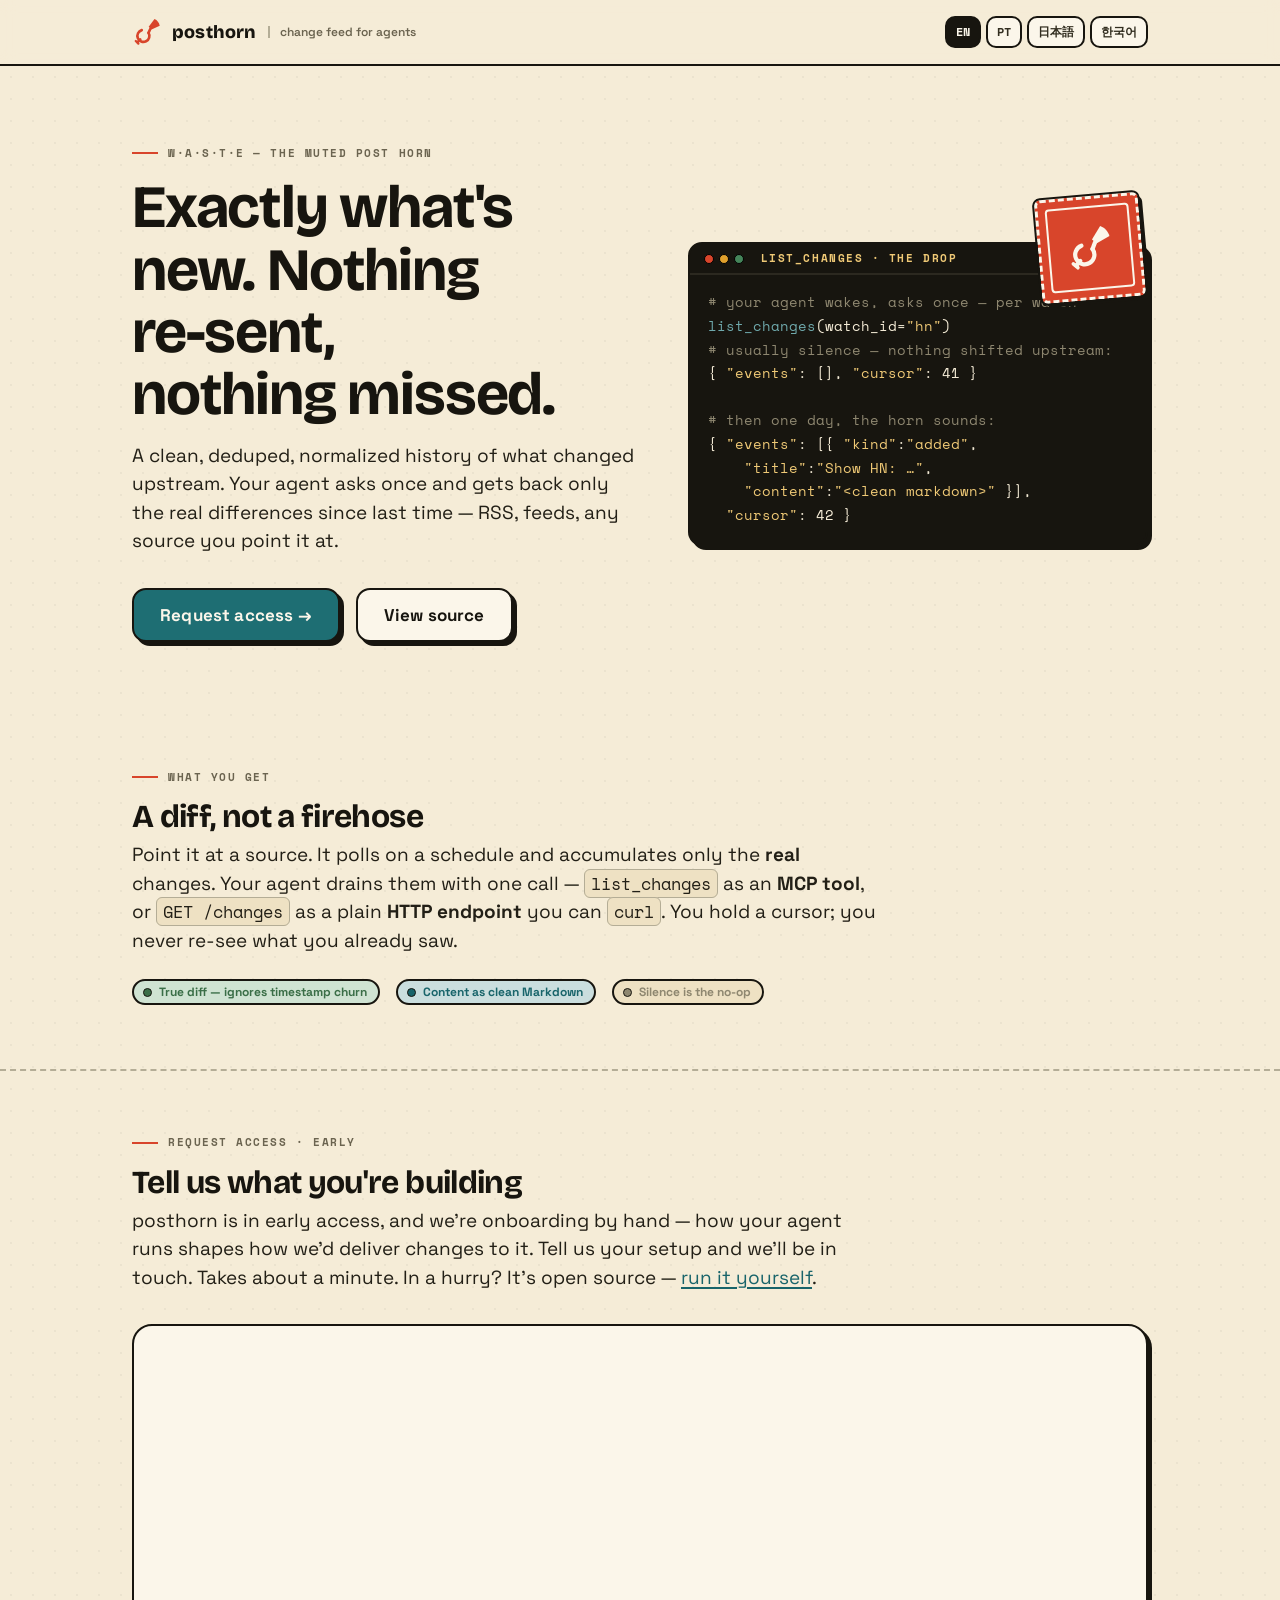
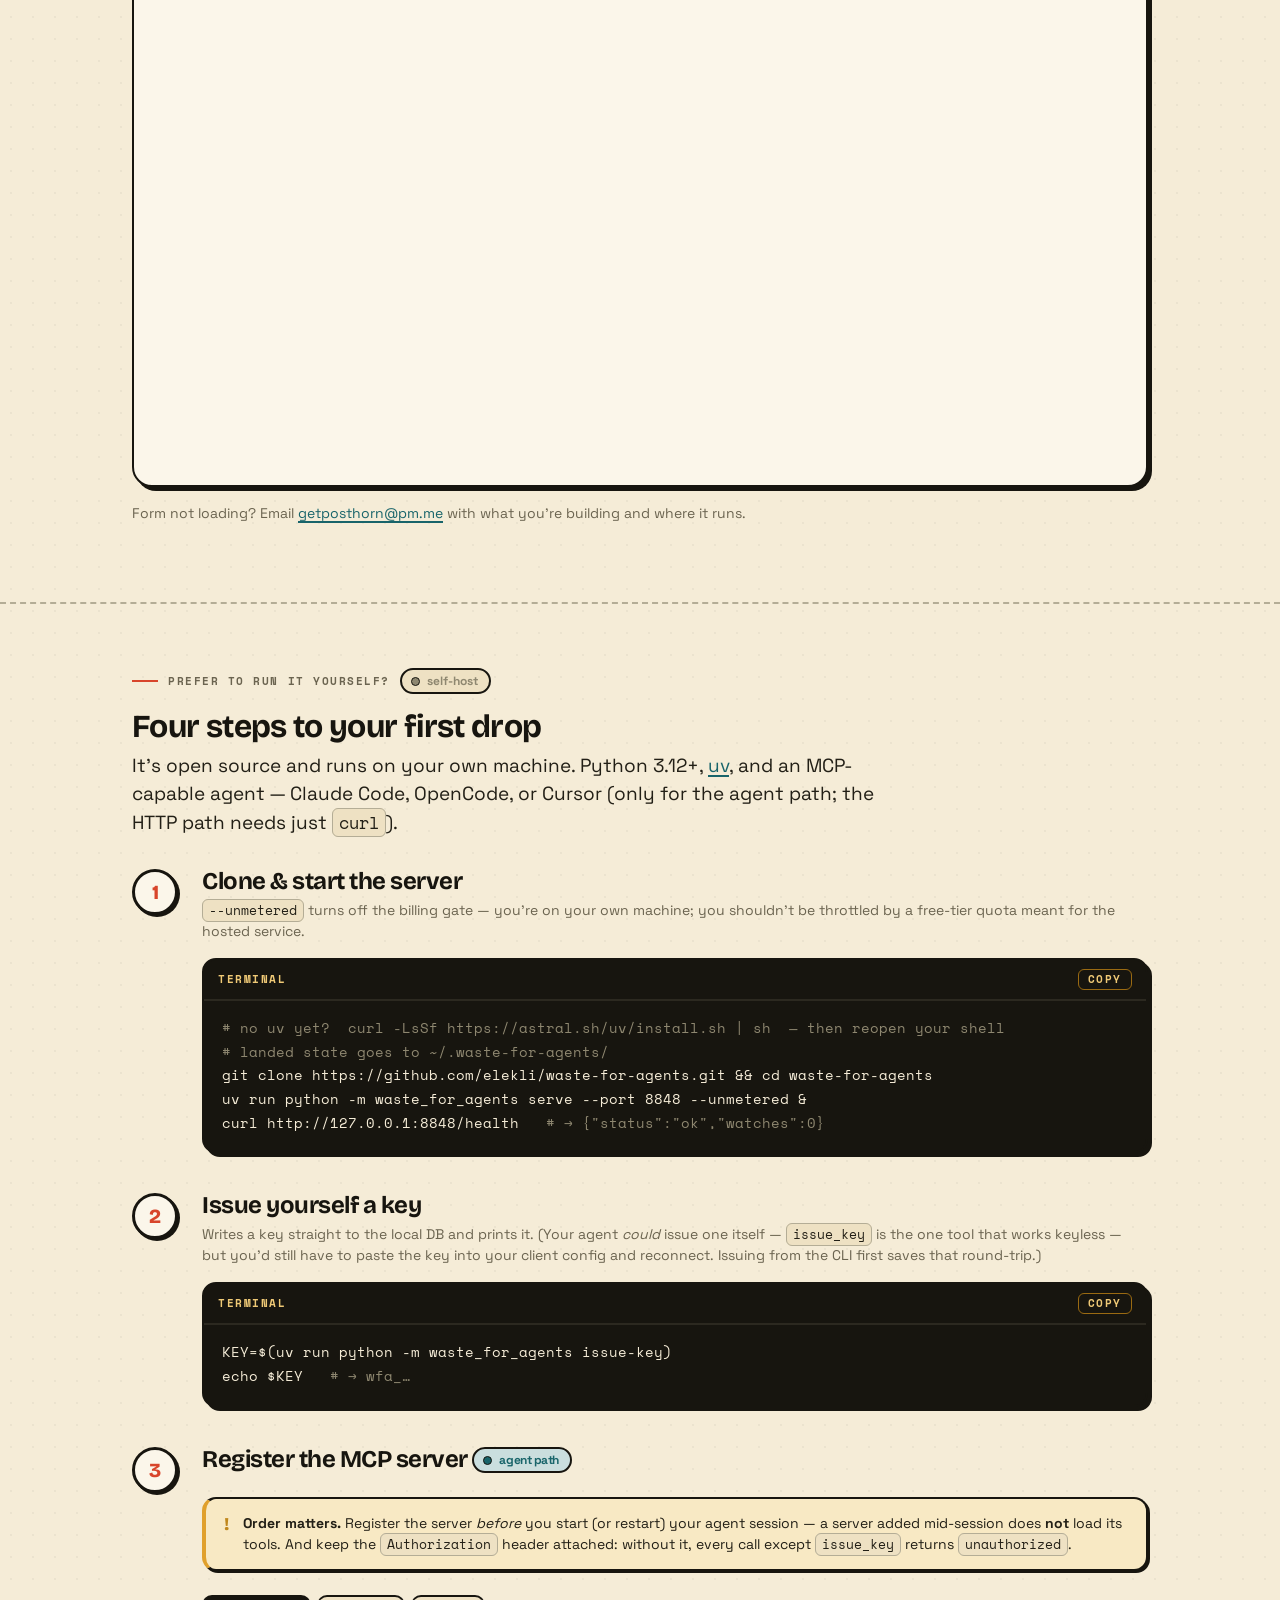
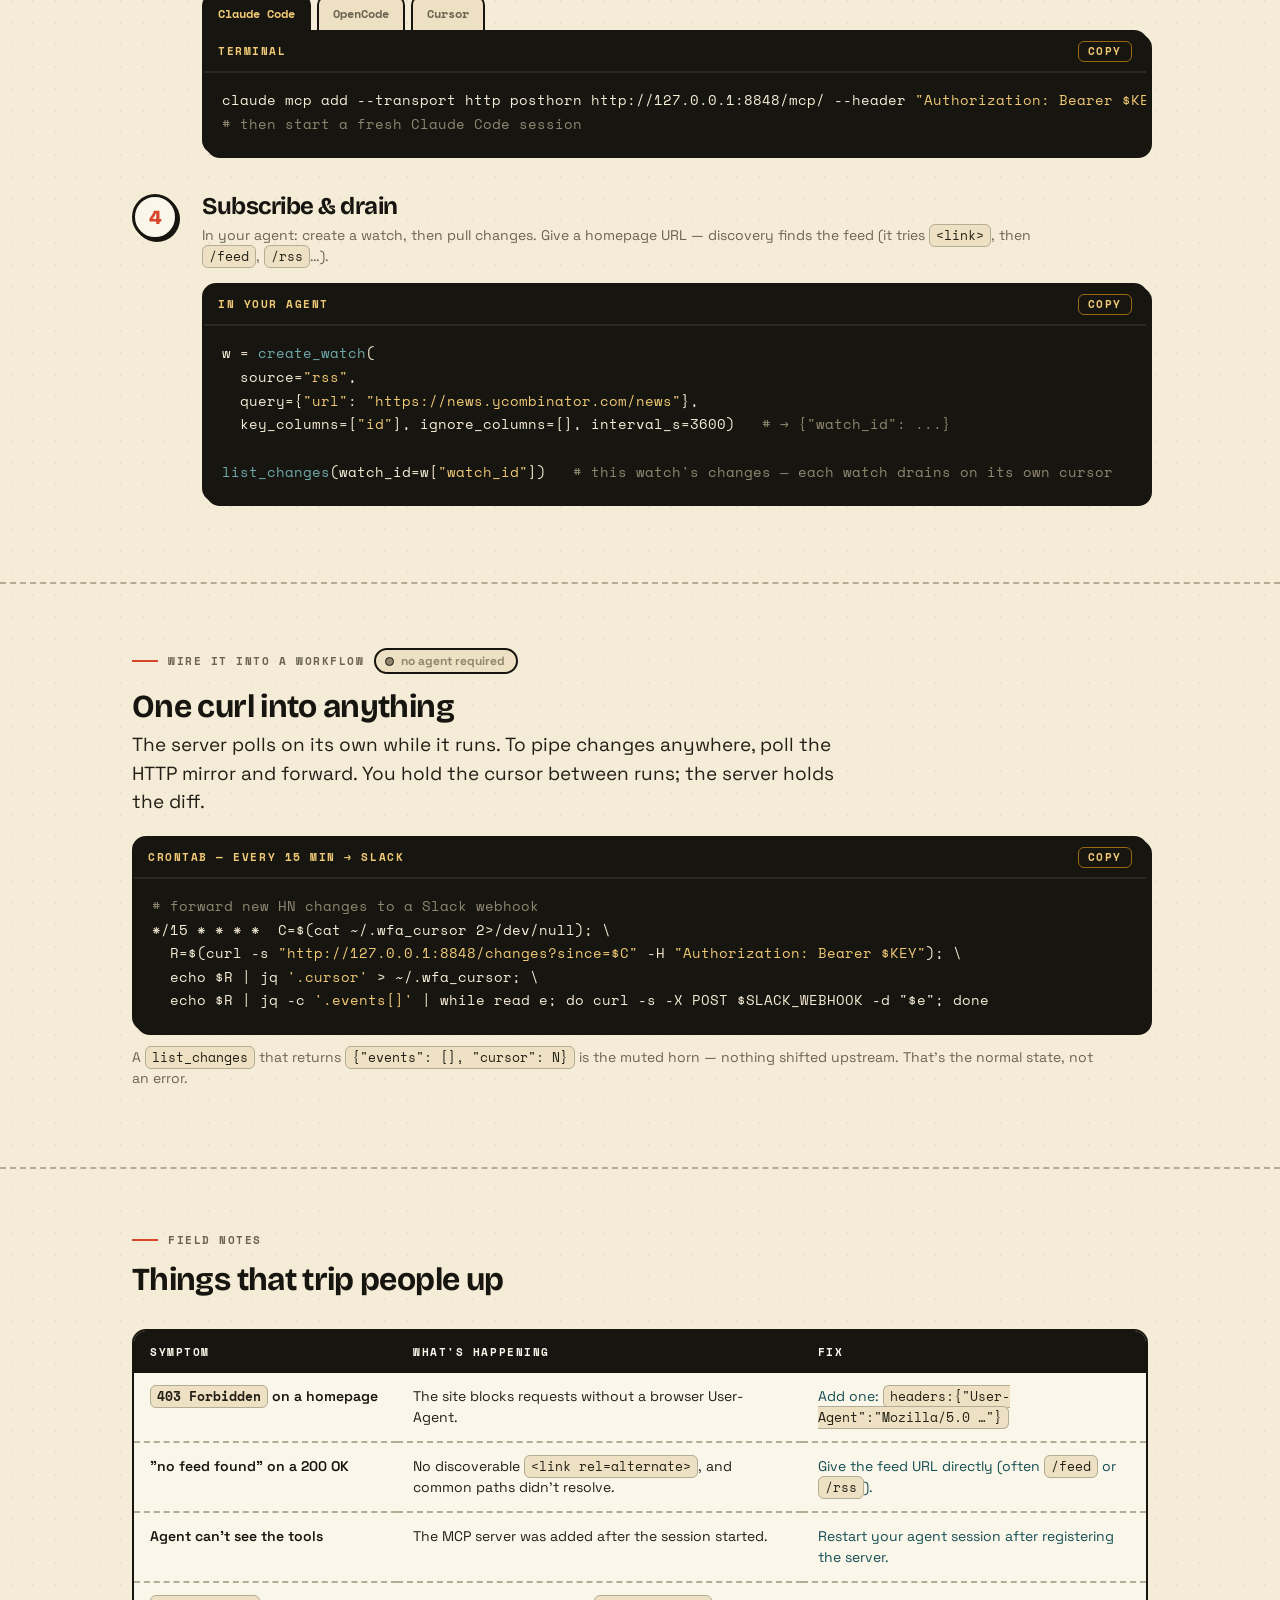
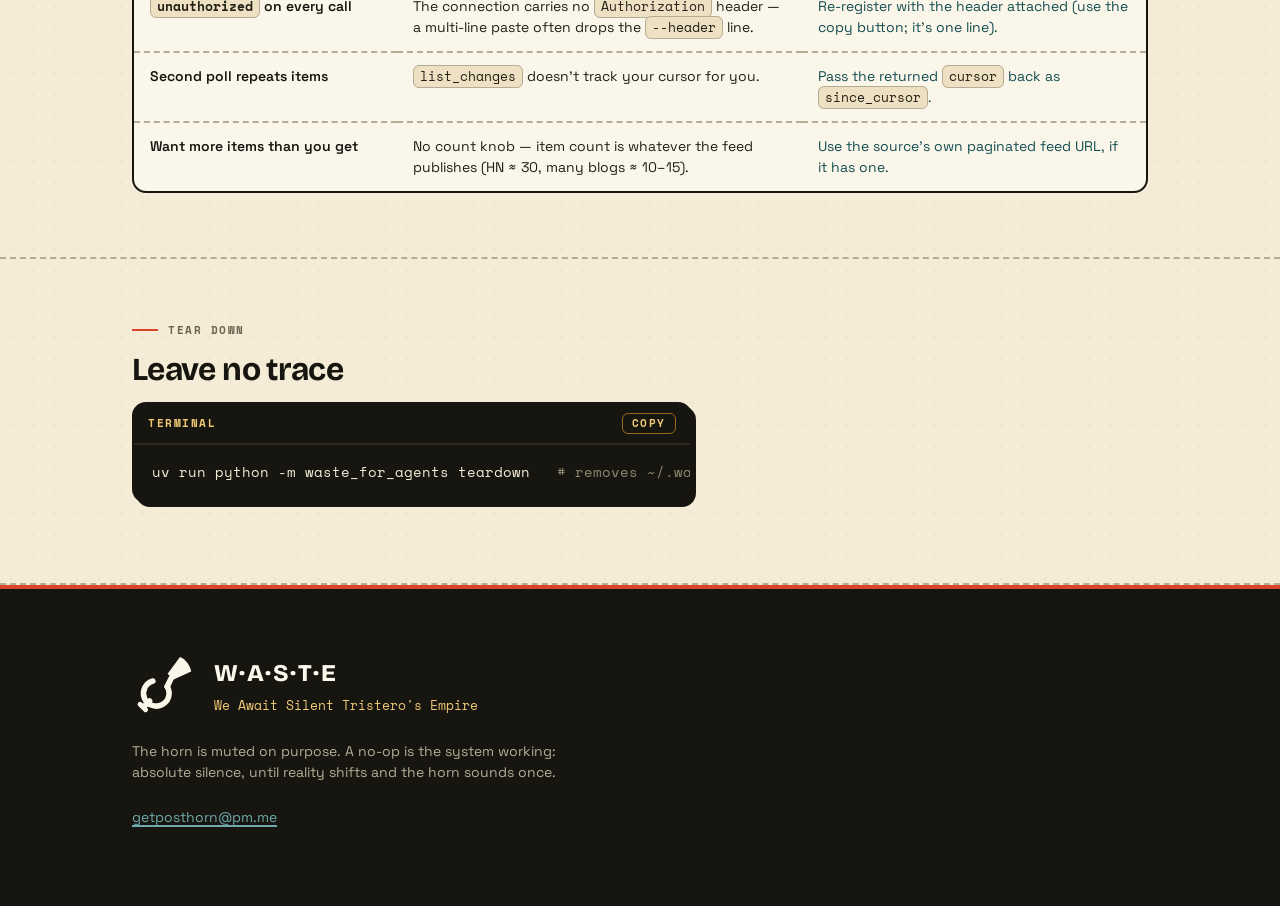
==== commit f9cd1133: "feat(server): MCP server 顯示名改 posthorn、quickstart 範例別名一致 agent 連上時 serverInfo.name 從 waste-for-agent" ====
--- a/docs/index.html
+++ b/docs/index.html
@@ -165,14 +165,14 @@
         </div>
         <div class="tabpane" id="pane-claude">
           <div class="term"><div class="bar">terminal</div>
-<pre>claude mcp add --transport http waste http://127.0.0.1:8848/mcp/ --header <span class="c-str">"Authorization: Bearer $KEY"</span>
+<pre>claude mcp add --transport http posthorn http://127.0.0.1:8848/mcp/ --header <span class="c-str">"Authorization: Bearer $KEY"</span>
 <span class="c-com"># then start a fresh Claude Code session</span></pre></div>
         </div>
         <div class="tabpane" id="pane-opencode">
           <div class="term"><div class="bar">opencode.json — project root (or ~/.config/opencode/)</div>
 <pre>{
   <span class="c-str">"mcp"</span>: {
-    <span class="c-str">"waste"</span>: {
+    <span class="c-str">"posthorn"</span>: {
       <span class="c-str">"type"</span>: <span class="c-str">"remote"</span>,
       <span class="c-str">"url"</span>: <span class="c-str">"http://127.0.0.1:8848/mcp/"</span>,
       <span class="c-str">"headers"</span>: { <span class="c-str">"Authorization"</span>: <span class="c-str">"Bearer wfa_PASTE-YOUR-KEY"</span> },
@@ -186,7 +186,7 @@
           <div class="term"><div class="bar">.cursor/mcp.json — project (or ~/.cursor/mcp.json)</div>
 <pre>{
   <span class="c-str">"mcpServers"</span>: {
-    <span class="c-str">"waste"</span>: {
+    <span class="c-str">"posthorn"</span>: {
       <span class="c-str">"url"</span>: <span class="c-str">"http://127.0.0.1:8848/mcp/"</span>,
       <span class="c-str">"headers"</span>: { <span class="c-str">"Authorization"</span>: <span class="c-str">"Bearer wfa_PASTE-YOUR-KEY"</span> }
     }
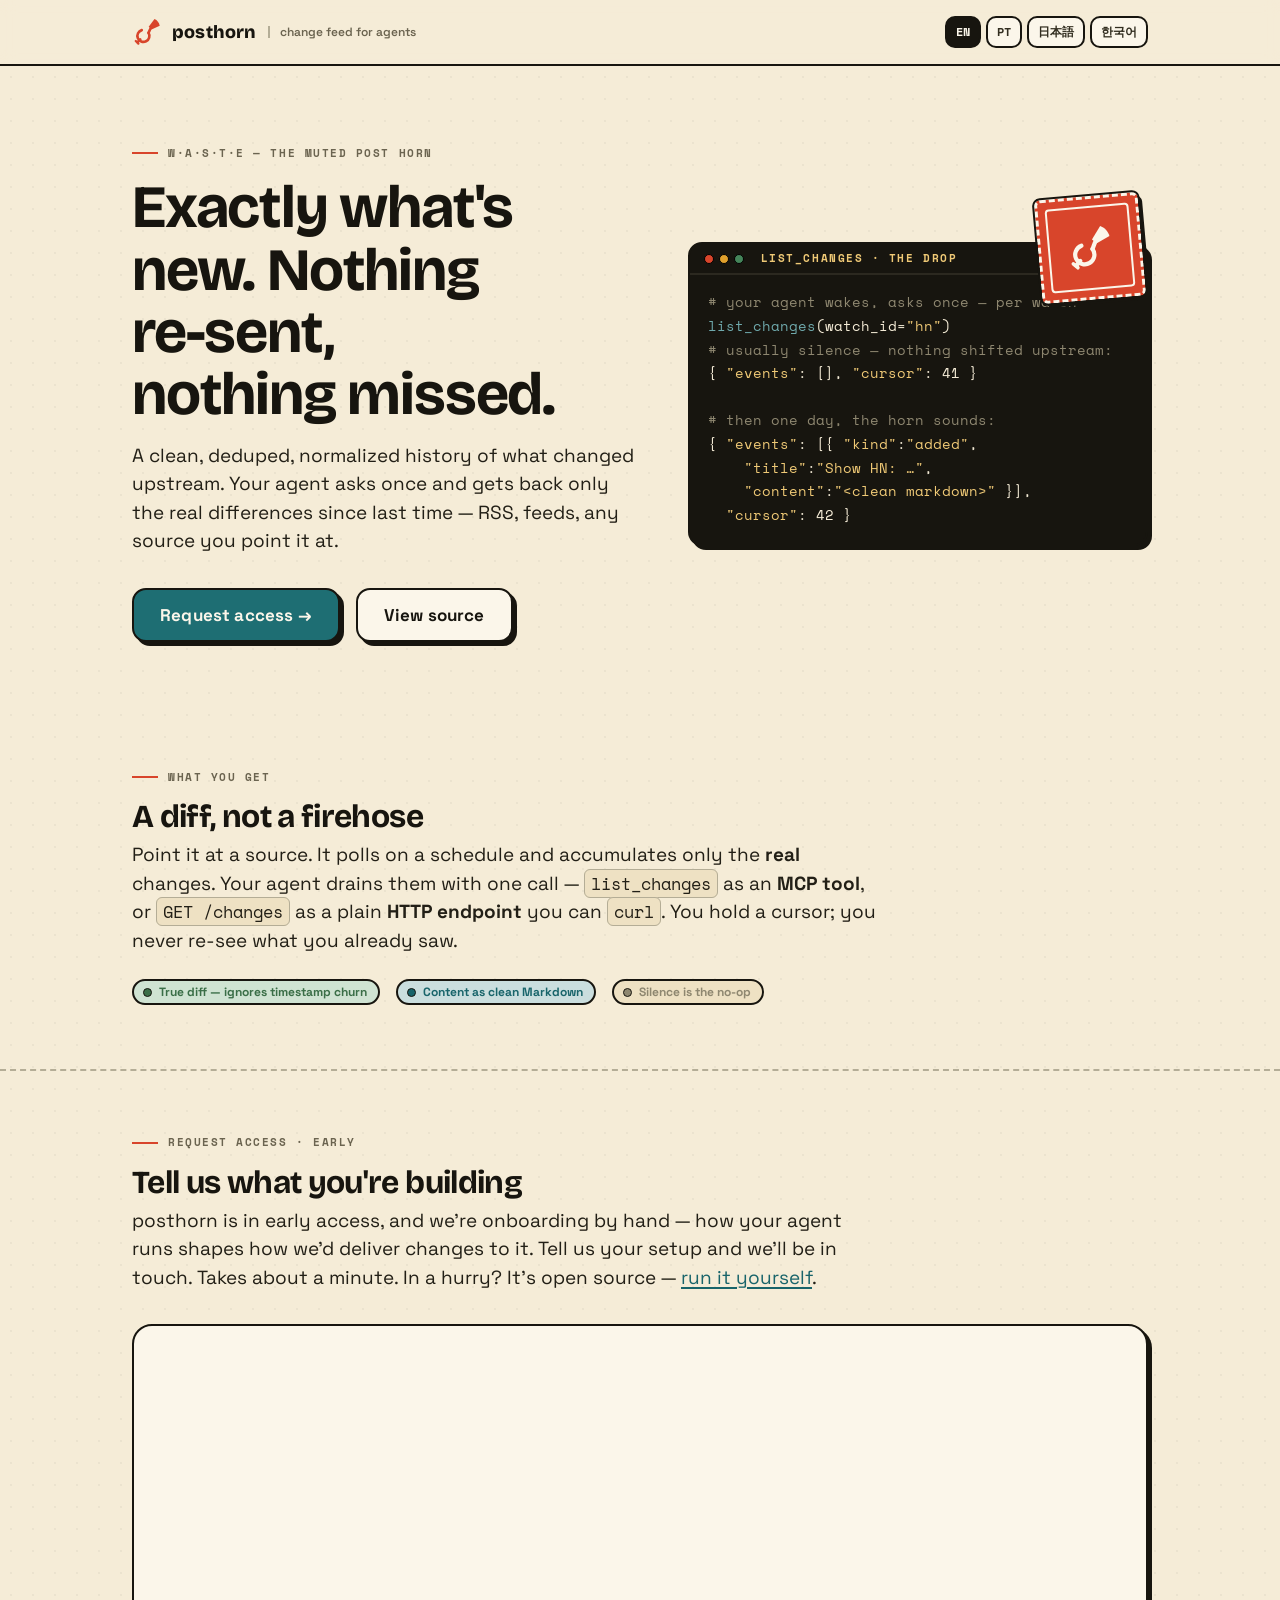
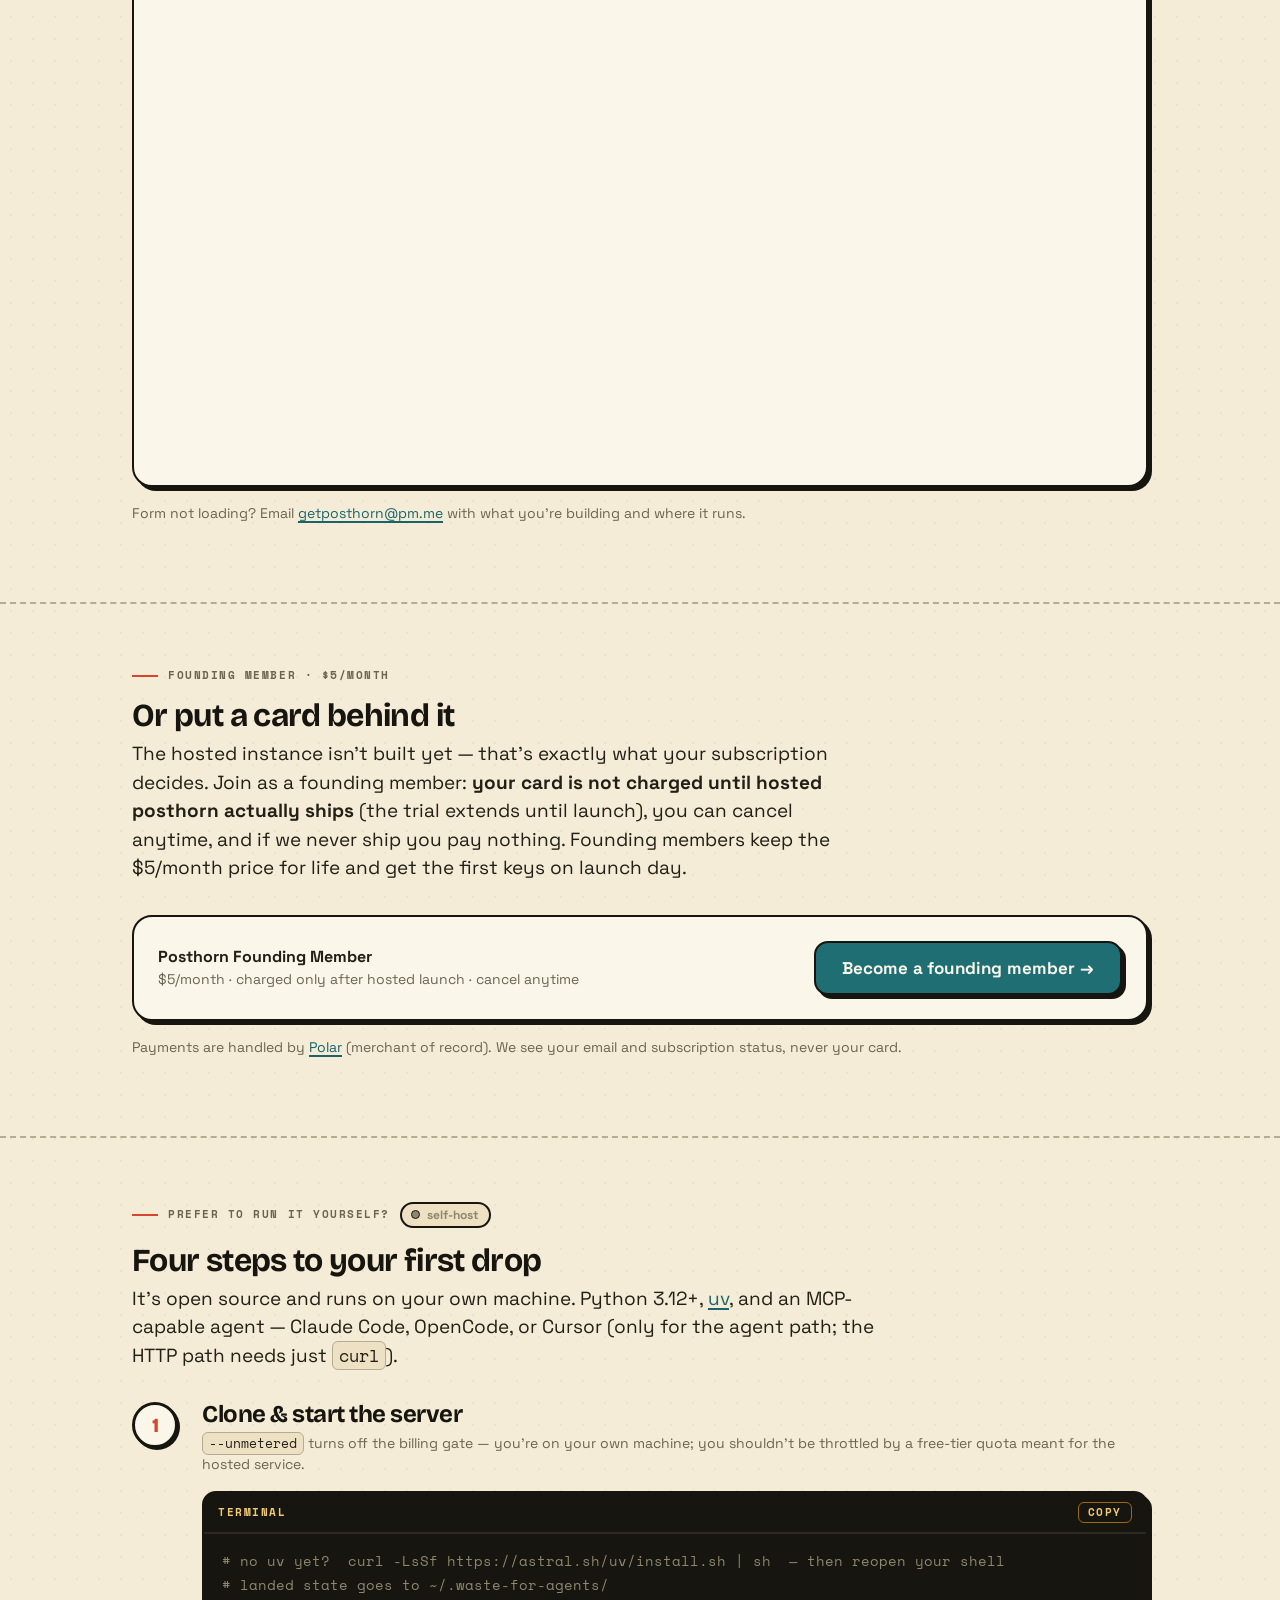
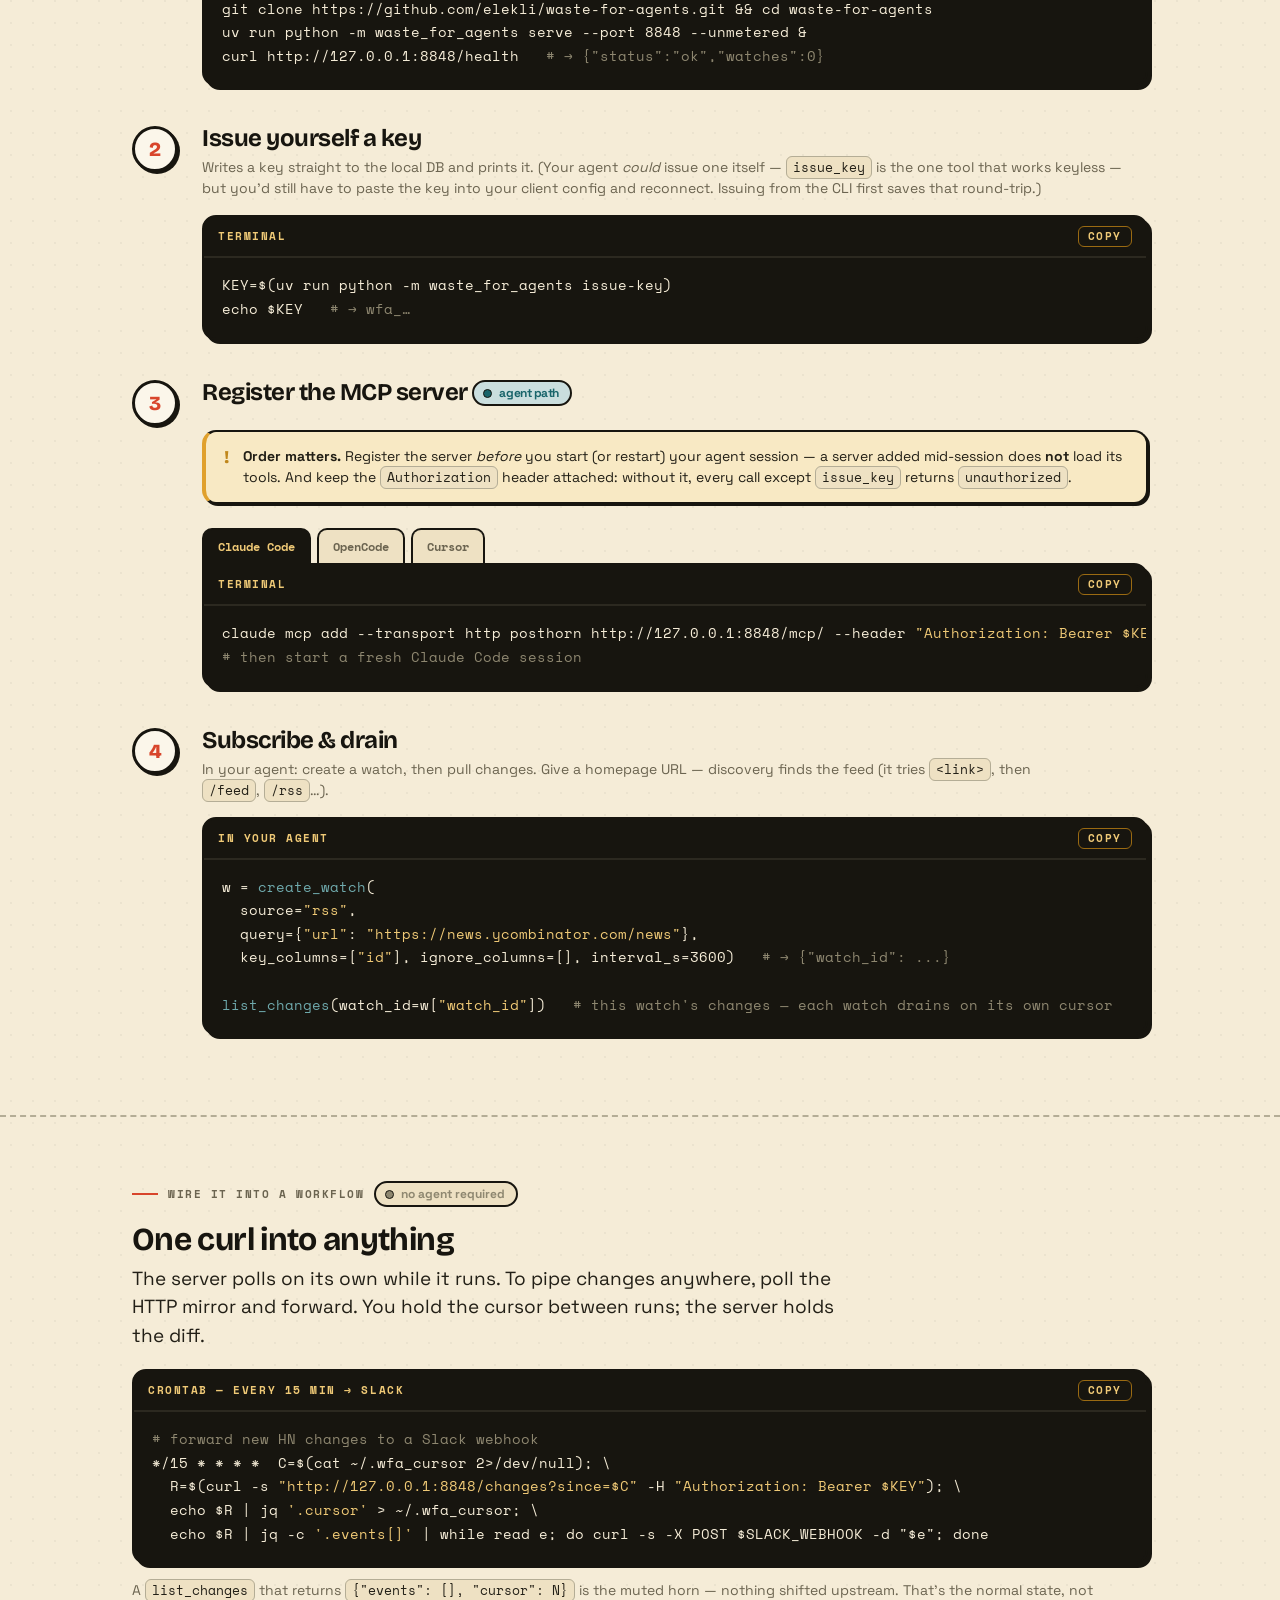
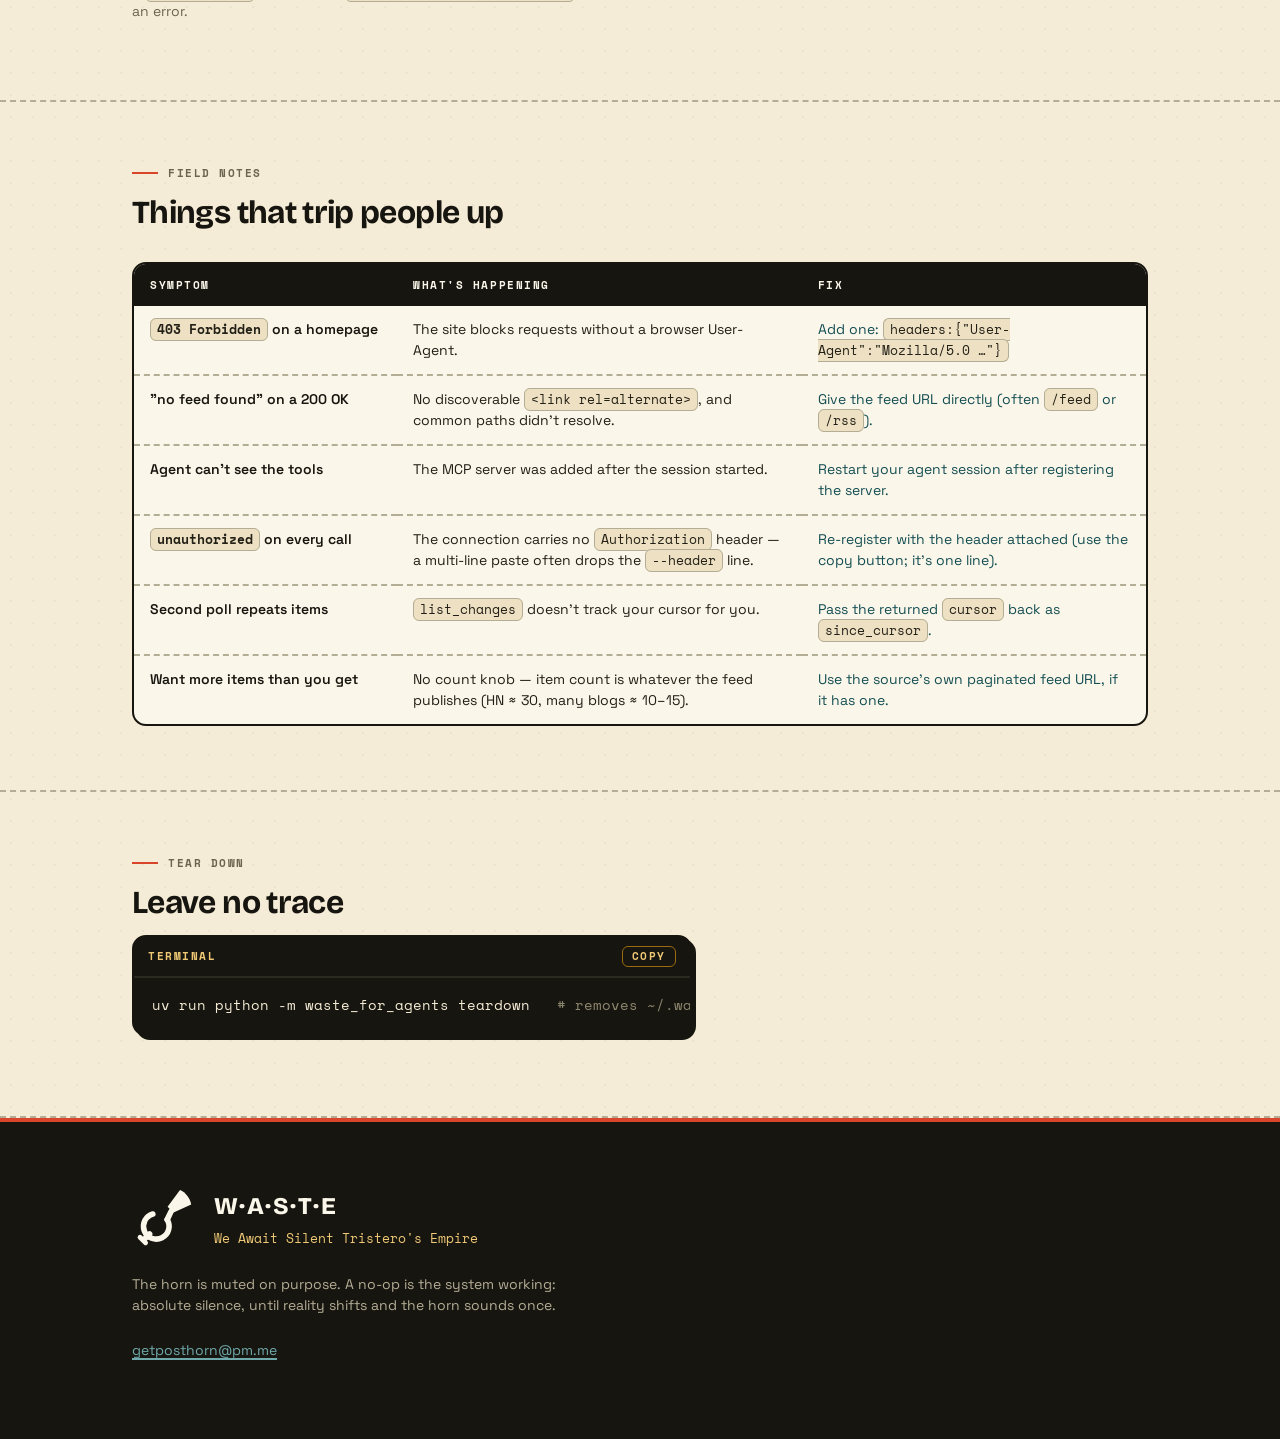
==== commit 0434849f: "feat(site): founding-member pricing 區塊——$5/月卡號在檔,誠實 pre-order 文案 hosted 未建是事實也是賣點(訂閱數決定要不要建);trial 到" ====
--- a/docs/index.html
+++ b/docs/index.html
@@ -124,6 +124,34 @@
       title="posthorn — request access"></iframe>
   </div>
   <p style="color:var(--text-muted);font-size:var(--text-sm);margin-top:var(--space-4)">Form not loading? Email <a href="mailto:getposthorn@pm.me">getposthorn@pm.me</a> with what you're building and where it runs.</p>
+</div></section>
+
+<!-- ===================================================================
+     FOUNDING MEMBER (card-on-file pre-order via Polar, added 2026-07-11)
+     Honesty contract for this section (do not soften/inflate):
+       - hosted does NOT exist yet; the card is NOT charged until it ships
+         (Polar trial, extended via API until launch — mechanism verified).
+       - cancel anytime; $0 charged if we never ship.
+       - founding price locked for life.
+     POLAR-CHECKOUT-URL: the href below MUST be swapped to the PRODUCTION
+     checkout link before this page reaches the live GitHub Pages branch.
+     A sandbox URL in production = real users hitting a fake checkout.
+     =================================================================== -->
+<section id="founding"><div class="wrap">
+  <div class="eyebrow"><span class="label">Founding member · $5/month</span></div>
+  <h2 class="sec">Or put a card behind it</h2>
+  <p class="sec-lead">The hosted instance isn't built yet — that's exactly what your subscription decides. Join as a founding member: <strong>your card is not charged until hosted posthorn actually ships</strong> (the trial extends until launch), you can cancel anytime, and if we never ship you pay nothing. Founding members keep the $5/month price for life and get the first keys on launch day.</p>
+
+  <div class="card" style="margin-top:var(--space-6);padding:var(--space-5);display:flex;flex-wrap:wrap;gap:var(--space-4);align-items:center;justify-content:space-between">
+    <div>
+      <p style="margin:0;font-weight:700">Posthorn Founding Member</p>
+      <p style="margin:0;color:var(--text-muted);font-size:var(--text-sm)">$5/month · charged only after hosted launch · cancel anytime</p>
+    </div>
+    <a class="btn btn-primary"
+       href="https://sandbox-api.polar.sh/v1/checkout-links/polar_cl_oel4lMuVLIPcxXFcytY5nrkobH4lKjNmOAWTg4cbjLu/redirect"
+       data-goatcounter-click="cta-founding-checkout">Become a founding member →</a>
+  </div>
+  <p style="color:var(--text-muted);font-size:var(--text-sm);margin-top:var(--space-4)">Payments are handled by <a href="https://polar.sh">Polar</a> (merchant of record). We see your email and subscription status, never your card.</p>
 </div></section>
 
 <section id="setup"><div class="wrap">
